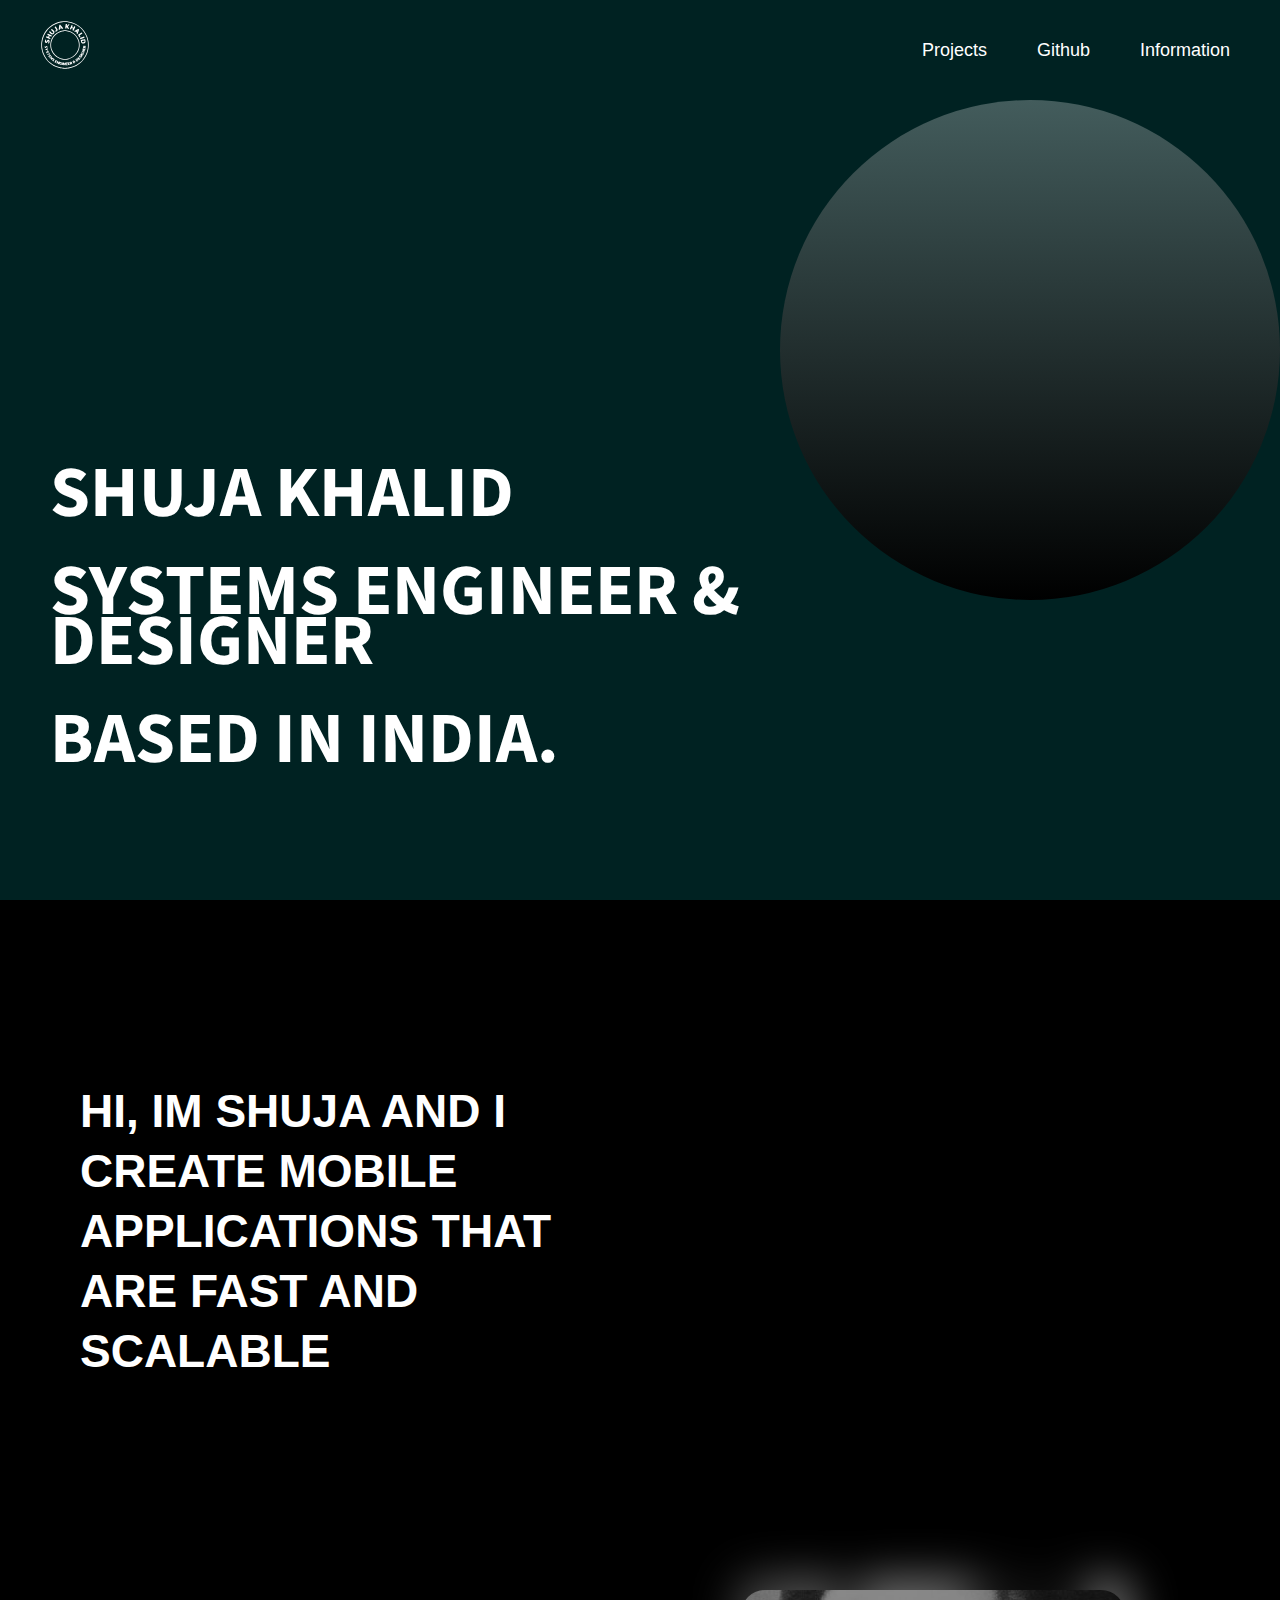
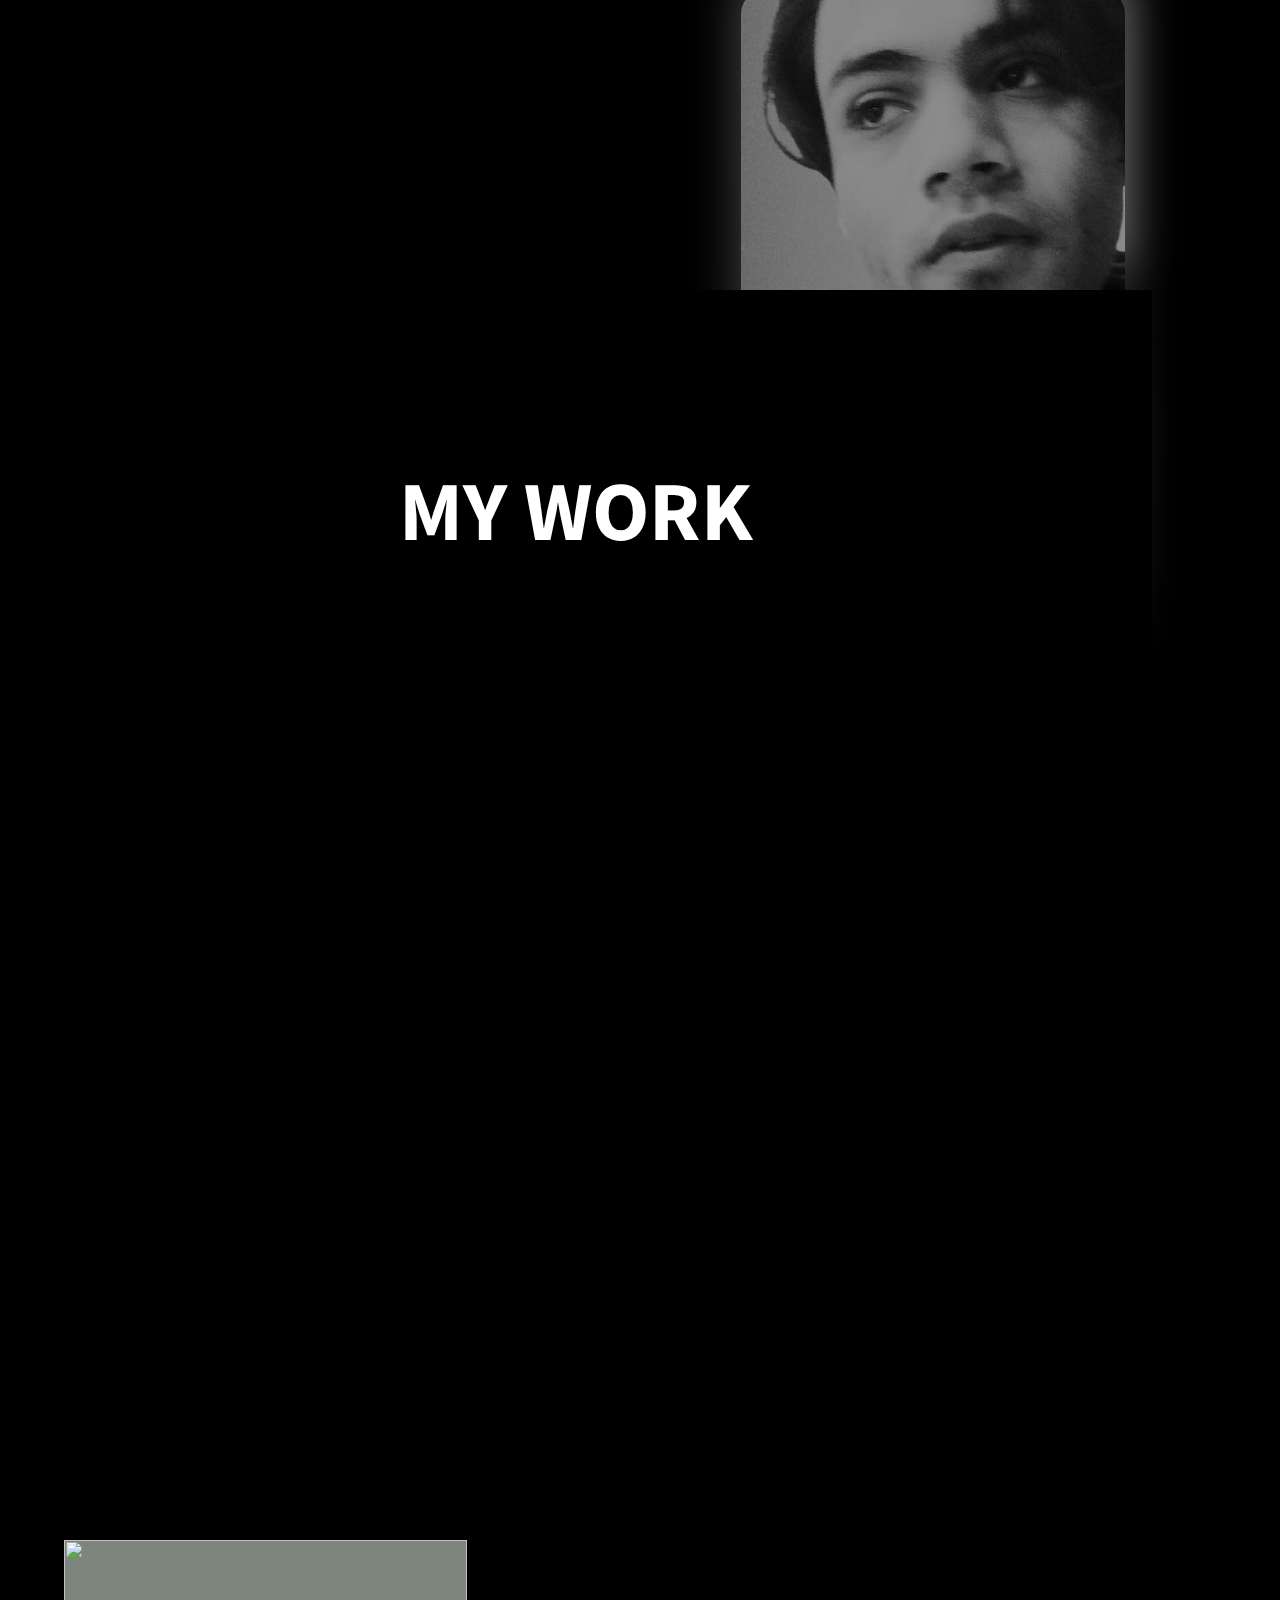
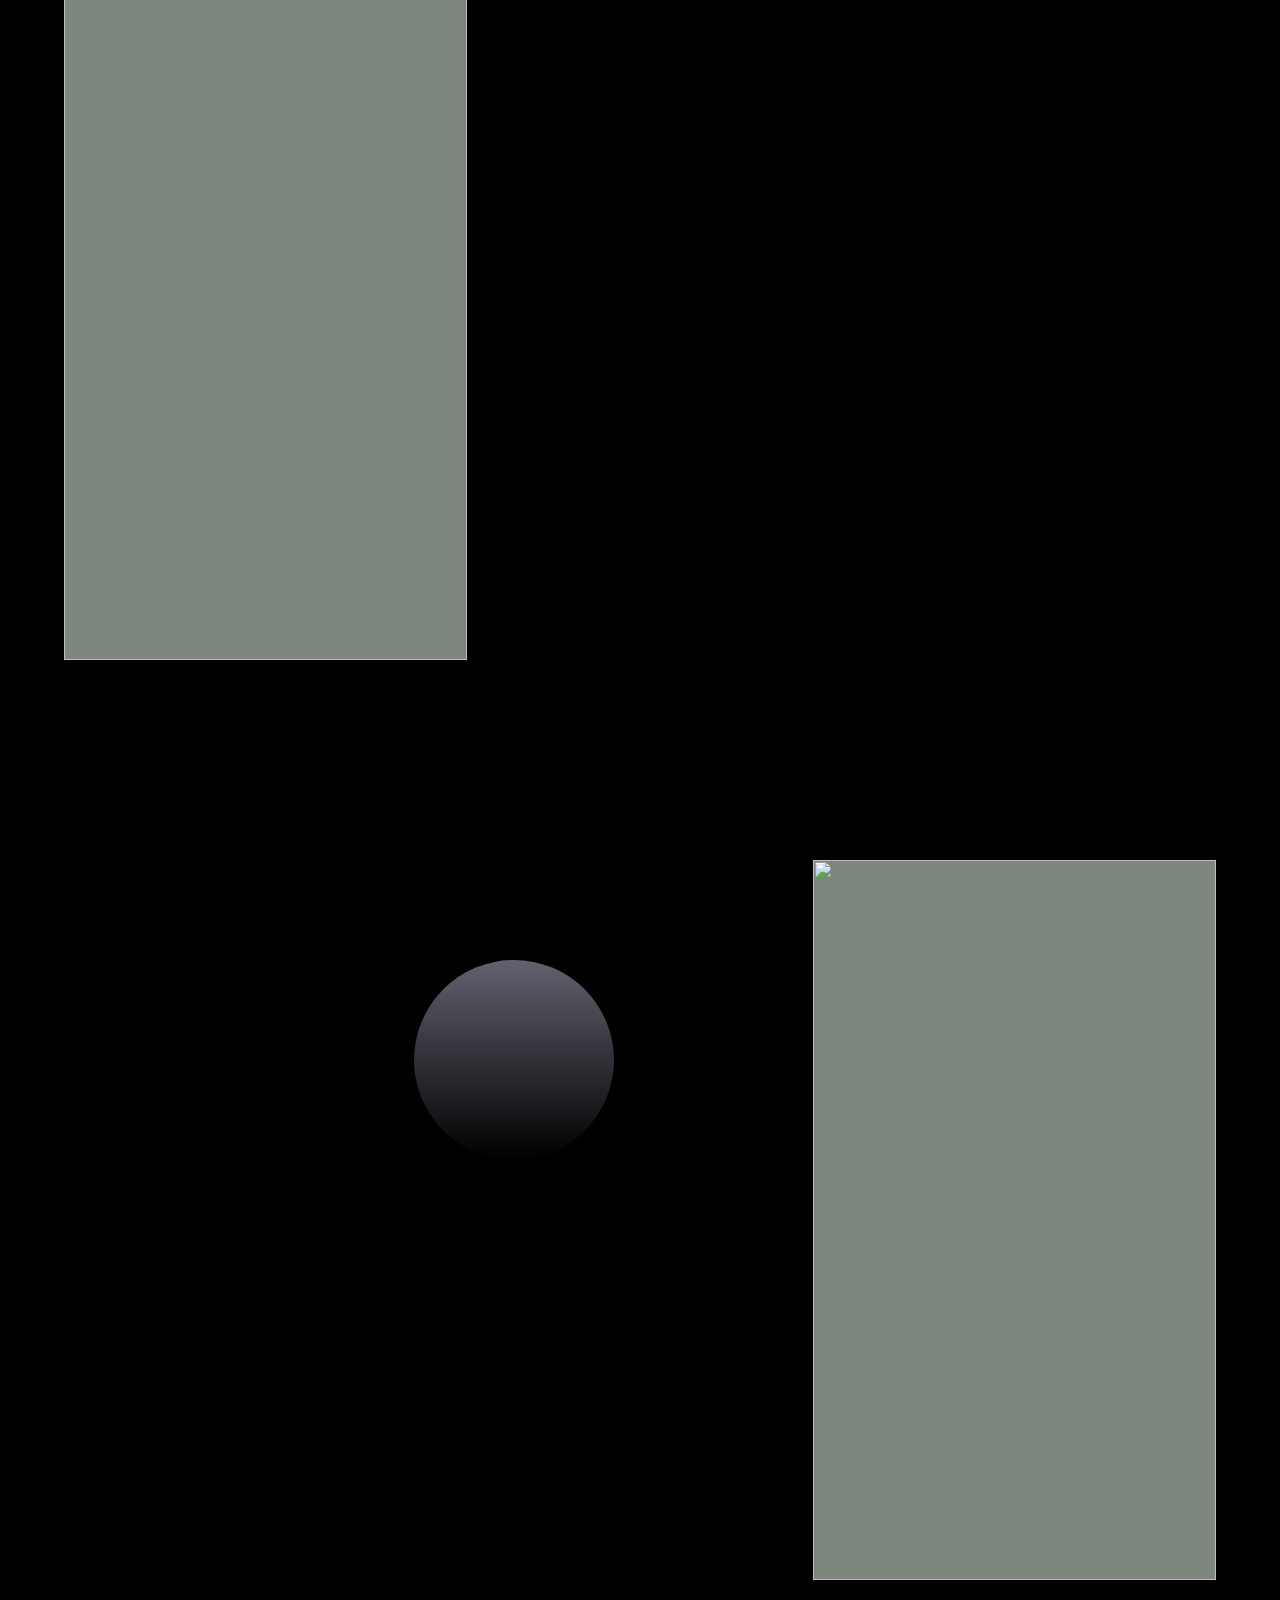
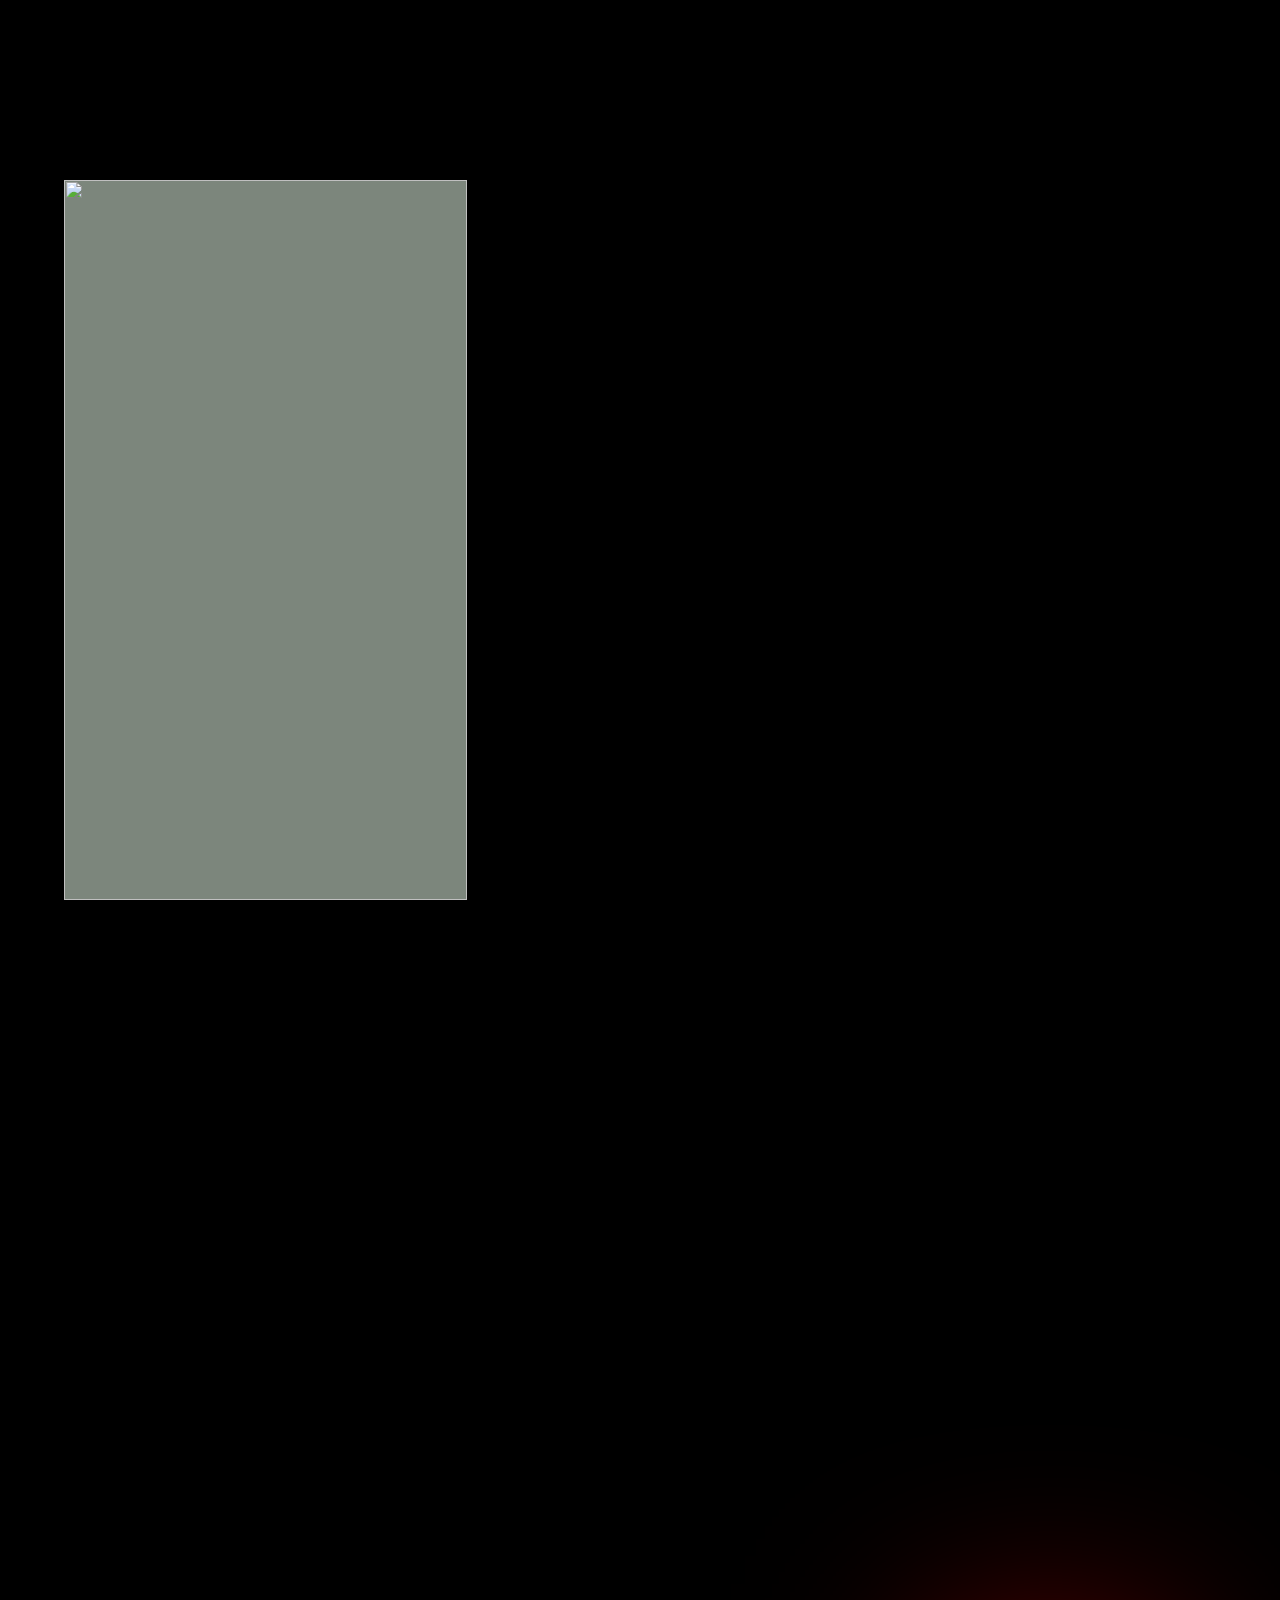
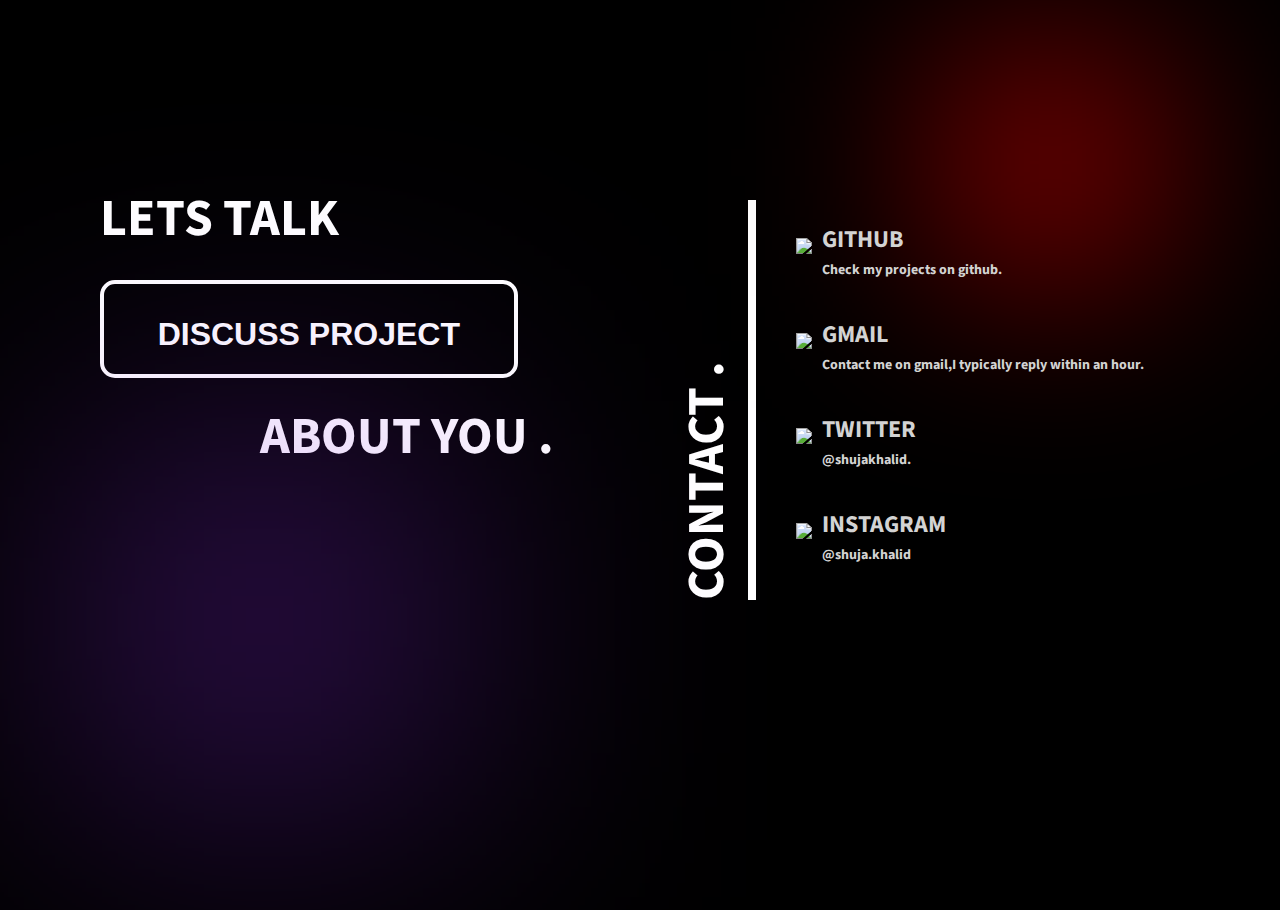
==== index.html @ c035d7b7 "first commit" ====
<!DOCTYPE html>

<head>
    <meta charset="UTF-8">
    <meta http-equiv="X-UA-Compatible" content="IE=edge">
    <meta name="viewport" content="width=device-width, initial-scale=1.0">
    <title>Document</title>
    <link href='https://fonts.googleapis.com/css?family=Mada' rel='stylesheet'>
    <!--<script src="https://cdnjs.cloudflare.com/ajax/libs/p5.js/1.1.9/p5.min.js"></script>
    <script src="https://cdn.jsdelivr.net/npm/vanta@latest/dist/vanta.topology.min.js"></script>-->
    <!--<script src="https://cdnjs.cloudflare.com/ajax/libs/three.js/r134/three.min.js"></script>
    <script src="https://cdn.jsdelivr.net/npm/vanta@latest/dist/vanta.birds.min.js"></script>-->
    
    
    
    <style>
        .intro-container{
            font-family: 'mada';font-size: 36px;line-height: 50px;width:80%;height:auto;background-color:transparent;margin-top:50vh;margin-bottom: 10px;
        }

        .typewriter h1 {
               animation:  typing 3.5s steps(40, end), blink-caret .75s step-end infinite;
        }

        .work-details{
            position:relative;font-size: 42px;font-family: mada;width:90%;height: 50vh;
        }

        .work-image-container{
            width: 35%;height: 100%;margin-left: 15px;background-color: rgb(124, 134, 124);margin-left: auto;margin-right: auto;
        }

        .small-scall{
            z-index: -999;
        }

        .work-details{
            transition: all 0.2s linear;
            transition: transform 0.4s linear;
        }



/* The typing effect */
@keyframes typing {
  from { width: 0 }
  to { width: 100% }
}

/* The typewriter cursor effect */
@keyframes blink-caret {
  from, to { border-color: transparent }
  50% { border-color: orange; }
}
    </style>
    <style>
        body{
            background-color:rgb(0, 0, 0);
            margin: 0 !important;
            padding: 0 !important;
            overflow-x: hidden;
            transition: all 0.2s linear;
        }
        .bg-dark{
            /* background-color:rgb(0, 0, 0);; */
            color:#ffffff;
            font-family: 'Franklin Gothic Medium', 'Arial Narrow', Arial, sans-serif;
        }

        
        .b-red{background-color: red;}
        .b-black{background-color: #000;}
        .b-grey{background-color: #282a2a;}
        .b-blue{background-color: #282A3A;}
        

        .w-full{     width:'100%'; }
        .h-full{ height:100vh }
        .h-110{height: 110vh;}
        
        /* Padding */
        .pd-tp-10{padding-top:10px;}
        .pd-tp-20{padding-top:20px;}
        .pd-lt-10{padding-left:10px;}
        .pd-lt-20{padding-left:20px;}
        .pd-lt-30{padding-left:30px;}
        .pd-lt-40{padding-left:40px;}
        .pd-lt-50{padding-left:50px;}
        .pd-rt-20{padding-right: 50px;}

        /* Margin */
        .md-tp-10{margin-top:10px;}
        .md-tp-20{margin-top:20px;}
        .md-lt-10{margin-left:10px;}
        .md-lt-20{margin-left:20px;}
        .md-lt-30{margin-left:30px;}
        .md-lt-40{margin-left:40px;}
        .md-lt-50{margin-left:50px;}
        .md-rt-20{margin-right:20px;}
        .md-rt-50{margin-right:50px;}
        

        /* Font Size */
        .f-12{font-size: 12px;}
        .f-16{font-size: 16px;}
        .f-18{font-size: 18px;}
        .f-20{font-size: 20px;}
        .f-25{font-size: 85px;}
        .f-28{font-size: 28px;}
        .f-30{font-size: 30px;}

        .text-center{text-align: center;}

        .d-flex{display: flex;}

        @media screen and (min-width:670px) {
            .md-hide{
                display: none;
            }

            .pd-md-lt-20{padding-left: 20px;}
            .pd-md-lt-30{padding-left: 30px;}
            .md-lt-160{margin-left: 160px;}

        }
        /* RESPONSIVE */
        @media screen and (max-width: 480px) {
            
            
            body{
            margin: 0 !important;
            padding: 0 !important;
            overflow-x: hidden;
            }
            .bg-dark{
                background-color:rgb(0, 34, 34);;
                color:#ffffff;
                font-family: 'Franklin Gothic Medium', 'Arial Narrow', Arial, sans-serif;
            }

            
            .xs-hide{
                display: none;
            }

            .intro-container{
                font-size: 16px;
                margin-top: 10vh;
                line-height: 25px;
            }

            .intro-container>h1:nth-of-type(2),:nth-of-type(3){
                font-size: 14px;
                line-height: 10px;
            }

            .xs-pd-lt-25{
                padding-left: 15px;
            }



            /* PERSONAL */
            .work-details{
                font-size:12px;
                margin-top: 200px;
                border-radius: 24px;
                margin-left: auto;
                margin-right: auto;
            }

            .work-details>div{
                z-index: +2;
            }

            .work-image-container{
                width:100%;
            }
            /* //PERSONAL */
        }
        /* //RESPONSIVE */
        @keyframes planet {
            0%{
                transform: translate3D(0vw, 0vh, 0);
                
            }
            50%{
                transform: translate3D(50vw, 30vh, 100px)  scale(1.5);
                filter: blur(50px);
                

            }
            
        }

        @keyframes spin {
            to{transform: rotate(1turn);}
            
        }

        @keyframes down {
            to{transform: translateY(50px);}
            from {transform: translateY(0px)}
            
        }

        .pull-down{
            animation: down 1s ease-in-out 0s infinite;
        }

        .ball{
            
            width: 500px;
            height: 500px;
            border-radius: 50%;
            margin-top: 100px;
            margin-left: auto;
            margin-right:0px;
            background-image: linear-gradient(to bottom,#ffffff43,#000);

        }

        .spin{
            animation:spin 15s infinite;
        }

        .fadeIn {
opacity:1;
-webkit-transition: opacity 3s;
-moz-transition: opacity 3s;     
transition: opacity 3s; 
}

.fadeOut {
opacity:0;
}
    </style>
    
  
</head>
<body id="grass" class="bg-dark">
       <!-- Will be black -->
    <div style="position: absolute;width:100%;height:100%;background-color: rgb(0, 34, 34);z-index: -1;">
        <div class="ball spin"></div>

    </div>
  <div class="w-full h-110">
    <div id="hero" class="w-full h-110"  style="position: absolute;z-index:-1;width: 100%;"></div>
    
    <div class="nav w-full pd-tp-20 pd-lt-10" style="margin-bottom: 80px;">
        <div class="f-18 pd-md-lt-30" style="float:left;">
            <img style="width:50px;height:50px" src="vectordadwhite.svg"/>
        </div>
        <div class="d-flex md-rt-30 xs-hide" style="float: right;">
            
            
            <div class="f-18 pd-tp-20 md-rt-50">Projects</div>
            <div class="f-18 pd-tp-20 md-rt-50">Github</div>
            <div class="f-18 pd-tp-20 md-rt-50">Information</div>
            

        </div>
        

    </div>
    <div id="info" class="pd-lt-50 xs-pd-lt-25 xs-hide intro-container">
        <h1>SHUJA KHALID</h1>
        <h1>SYSTEMS ENGINEER & DESIGNER</h1>
        <h1>BASED IN INDIA.</h1>
    </div>

    <div class="w-full md-hide">
        <div style="margin:20px 0px 10px 0px;padding-left:10px;padding-right: 20px;">
            <img src="shuja.jpg" style="position: absolute;width: 95vw;height:40%;margin: 50px 0px 0px 0px;border-radius: 24px;transform: scale(1.05);filter:blur(40px) brightness(50%);z-index: -1;"/>
            <img src="shuja.jpg" style="position: absolute;width: 95vw;height:40%;margin: 50px 0px 0px 0px;border-radius: 24px 14px 0px 0px;object-fit: cover;filter: brightness(75%);z-index: +2;
            
            "/>
        </div>
        
        <div style="background-image: linear-gradient(to bottom,#00000004,#00000044,#000000,#000000 ,#000, #000000);position: absolute;width: 95vw;padding-bottom:25px;margin: 40vh 0px 0px 10px;border-radius:0px 0px 24px 24px;object-fit: cover;z-index:+2;">
            <div id="info" class="pd-lt-50 xs-pd-lt-25 intro-container">
                <h1>SHUJA KHALID</h1>
                <h1>SYSTEMS ENGINEER & DESIGNER</h1>
                <h1>BASED IN INDIA.</h1>
                
            </div>
        </div>  

        <div style="background-color: #000000;font-size: 14px;line-height:40px;position: absolute;width: 85vw;padding: 20px;margin: 70vh 0px 0px 10px;border-radius:24px;object-fit: cover;z-index:+2;">
            
            <h1>I CREATE MOBILE APPLICATIONS THAT ARE FAST AND SCALABLE</h1>
        </div>  
      </div>
      
      
  </div>
  <div class="d-flex w-full h-full pd-lt-30 xs-hide">
    <div id="mover-info" style="font-size:23px;line-height: 60px;float: left;width: 40vw;height:80%;margin:20px 0px 0px 50px;padding-top:40px;">
        <h1>HI, IM SHUJA AND I CREATE MOBILE APPLICATIONS THAT ARE FAST AND SCALABLE</h1>
    </div>
    <div  style="float: right;width: 50vw;height:150%;margin:150px 0px 0px 50px;">
        <div id="mover" style="background-color: red;margin:400px 0px 10px 0px;">
            <img src="shuja.jpg" style="position: absolute;width: 30%;height:70%;margin: 50px 0px 0px 100px;border-radius: 24px;transform: scale(1.05);filter:blur(20px) brightness(40%);"/>
            <img src="shuja.jpg" style="position: absolute;width: 30%;height:70%;margin: 50px 0px 0px 100px;border-radius: 24px;object-fit: cover;filter: brightness(55%);"/>
        </div>
    </div>
        
  </div>
  
  
  <div style="padding-bottom: 800px;" >
  <div id="work" class="work-details b-black">
    <div style="text-align: center;margin-top: auto;margin-bottom: auto; transform: translate(-50%, -50%);margin: 0;
    position: absolute;z-index: +999999999999999;
    top: 50%;
    left: 50%;">
        <h1>MY WORK <span id="el-pos"></span></h1>
    </div>
 </div>


 <div style="position:relative;width:90%;height: 80vh;margin-right: auto; margin-left: auto;margin-top: 800px;">
    <div class="work-image-container"  style="float: left;">
        <img src="https://images.unsplash.com/photo-1604871000636-074fa5117945?ixlib=rb-4.0.3&ixid=MnwxMjA3fDB8MHxwaG90by1wYWdlfHx8fGVufDB8fHx8&auto=format&fit=crop&w=387&q=80"
        style="width: 100%;height: 100%;" />
        
    </div>
</div>

 <div style="position:relative;width:90%;height: 80vh;margin-right: auto; margin-left: auto;margin-top: 200px;">
    <div class="work-image-container" style="float: right;">
        <img src="https://images.unsplash.com/photo-1547499417-0b7889e0f147?ixlib=rb-4.0.3&ixid=MnwxMjA3fDB8MHxwaG90by1wYWdlfHx8fGVufDB8fHx8&auto=format&fit=crop&w=387&q=80"
        style="width: 100%;height: 100%;" />
    </div>
    <div style="position: absolute;width:100%;height:100%;background-color: transparent;z-index: -1;">
        <div class="ball" style="width:200px;height:200px;margin-top: 100px;margin-left:350px;background-color:#282A3A;"></div>
    </div>
 </div>
 <div style="position:relative;width:90%;height: 80vh;margin-right: auto; margin-left: auto;margin-top: 200px;">
    <div class="work-image-container" style="float: left;">
        <img src="https://plus.unsplash.com/premium_photo-1671209881232-40bcdd0ba886?ixlib=rb-4.0.3&ixid=MnwxMjA3fDB8MHxwaG90by1wYWdlfHx8fGVufDB8fHx8&auto=format&fit=crop&w=387&q=80"
        style="width: 100%;height: 100%;" />
    </div>
 </div>
</div>

<div class="w-full" style="height: 90vh;background-color:#000;z-index: +2;">
   
    <div style="padding: 100px 0px 0px 100px;">
    <div style="width:40vw;font-size: 14px;line-height: 40px;float: left;">
        <div style="font-family: mada;font-weight:bold;font-size: 52px;">
            LETS TALK
        </div>
        <div style="
            width: 80%;
            height: 60px;
            margin-top: 40px;
            margin-bottom: 40px;
            background-color: #000;
            border:4px solid #FFF;
            font-weight: 700;
            text-align: center;
            font-size:32px;
            padding-top: 30px;
            border-radius: 15px;
        ">
            DISCUSS PROJECT
        </div>
        <div class="md-lt-160" style="font-family: mada;font-weight:bold;font-size: 52px;margin-top: 40px;">
            ABOUT YOU .
        </div>
        
        <div style="position: absolute;;width:225px;height:225px;margin-top: 50px;margin-left:50px;background-color: blueviolet;z-index:+1;filter: blur(180px);"></div>
        
    </div>
    <div style="width:40vw;font-size: 14px;float: right;margin-right:80px;line-height: 40px;">
        <div style="font-family: mada;font-weight:bold;font-size: 52px;height:400px;writing-mode:vertical-rl;transform: scale(-1);float:left; ">
            CONTACT .
            <div style="border:4px solid #fff;margin-right:20px;margin-left: 20px;"></div>
        </div>
        <!--
            <img src="https://img.icons8.com/ios-filled/50/FFFFFF/github.png"/>
                <img src="https://img.icons8.com/ios-filled/50/FFFFFF/instagram.png"/>
                <img src="https://img.icons8.com/ios-filled/50/FFFFFF/twitter.png"/>
                <img src="https://img.icons8.com/ios-filled/50/FFFFFF/gmail.png"/>
        -->
        <div style="position: absolute;;width:225px;height:225px;margin-top: -150px;margin-left:250px;background-color: darkred;z-index:+1;filter: blur(100px);"></div>
        <div style="position: relative;;font-family: mada;font-weight:bold;font-size: 32px;z-index: +1;">
            
            <div style="display: flex;padding-left:20px;margin-top: 25px;">
                <div style="padding-right: 10px;">
                    <img src="https://img.icons8.com/ios-filled/50/FFFFFF/github.png"/>
                </div>
                <div style="line-height: 30px;">
                    <div style="font-size:24px;color:#d3d3d3">GITHUB</div>
                    <div style="font-size:14px;color:#d3d3d3">Check my projects on github.</div>
                </div>
            </div>


            <div style="display: flex;padding-left:20px;margin-top: 35px;">
                <div style="padding-right: 10px;">
                    <img src="https://img.icons8.com/ios-filled/50/FFFFFF/gmail.png"/>
                </div>
                <div style="line-height: 30px;">
                    <div style="font-size:24px;color:#d3d3d3">GMAIL</div>
                    <div style="font-size:14px;color:#d3d3d3">Contact me on gmail,I typically reply within an hour.</div>
                </div>
            </div>


            <div style="display: flex;padding-left:20px;margin-top: 35px;">
                <div style="padding-right: 10px;">
                    <img src="https://img.icons8.com/ios-filled/50/FFFFFF/twitter.png"/>
                </div>
                <div style="line-height: 30px;">
                    <div style="font-size:24px;color:#d3d3d3">TWITTER</div>
                    <div style="font-size:14px;color:#d3d3d3">@shujakhalid.</div>
                </div>
            </div>

            <div style="display: flex;padding-left:20px;margin-top: 35px;">
                <div style="padding-right: 10px;">
                    <img src="https://img.icons8.com/ios-filled/50/FFFFFF/instagram.png"/>
                </div>
                <div style="line-height: 30px;">
                    <div style="font-size:24px;color:#d3d3d3">INSTAGRAM</div>
                    <div style="font-size:14px;color:#d3d3d3">@shuja.khalid</div>
                </div>
            </div>
        </div>
    </div>

    
</div>

</div>


</body>
</html>

<!-- Dark mode enabled -->

<script>
async function randomUser(call){
    try {
        var req=await fetch('https://randomuser.me/api/?results=10&nat=gb,us,fr',{method:"GET"});    
    } catch (error) {
        console.error("ERROR FTC");
    }
    try {
        var res=await req.json();    
    } catch (error) {
        console.error("ERROR HANDLING DATA");
    }

    call(res)
    
}
var x=false;
var v={
    el: "#grass",
    mouseControls: true,
    touchControls: true,
    gyroControls: false,
    minHeight: 200.00,
    minWidth: 200.00,
    scale: 41.00,
    scaleMobile: 1.00
  };
//  VANTA.TOPOLOGY(v);
var screen = window.matchMedia("(min-width: 600px)")
var xsScreen = window.matchMedia("(max-width: 450px)")




window.addEventListener('scroll', (event) => {
    var x= document.getElementById('hero');
    var mover=document.getElementById('mover');
    var work=document.getElementById('work');
    ;
    mover.style.marginTop=(400-this.scrollY/1.5)+'px';
    let scroll = (this.scrollY/10);
    var heroOpas = this.scrollY / 500;
    let scale=(heroOpas/1.5);
    console.log(heroOpas)
    
    if (heroOpas === 0) {
        x.style.opacity=1;
        document.getElementById('info').style.opacity = 1;
      }
      if (heroOpas > 0) {
        
        if(heroOpas < 0.9){ x.style.opacity=1-heroOpas;}
        document.getElementById('info').style.opacity = `${1 - heroOpas}`;
      }

      if(heroOpas < 1.5) {
        document.getElementById('mover-info').style.opacity=1;
        document.getElementById('mover-info').style.marginTop='150px';
      }

      if(heroOpas > 1.5) {
       // document.getElementById('mover-info').style.opacity=(2-heroOpas);
        document.getElementById('mover-info').style.marginTop=(515-this.scrollY/2)+'px';
      }

      if(heroOpas <2.4 && screen.matches) {
        work.style.position='relative';
        work.style.left='auto';
        work.style.marginLeft='auto';
        work.style.marginRight='auto';
      }else if(heroOpas < 2.4 && xsScreen.matches){
        //'position:relative;font-size: 42px;font-family: mada;width:90%;height: 50vh;'
        work.style.position='relative';
        work.style.marginLeft='auto';
        work.style.marginRight='auto';
        work.style.removeProperty('transform');
        work.style.removeProperty('left');
        //work.style.transform='scale('+(1-heroOpas)+')'
      }

      if(heroOpas >2.4 && screen.matches) {
        work.style.position='fixed';
        work.style.top='200px';
        work.style.left='5vw';
        
        }
        else if(heroOpas > 2.0){
            if(xsScreen.matches){
            work.style.position='fixed';
            work.style.top='4vh';
            work.style.left='5vw';
                work.classList.add('b-black');
                work.classList.remove('b-grey');
                //work.children[1].opacity(1);
                if(scale<2.5){
                    work.style.transform=`scale(${scale})`;
                }else{
                    work.classList.remove('b-black');
                    work.classList.add('b-grey');
                    //work.children[1].opacity(0);
                }
            }else{
                document.body.classList.add('b-black');
                document.body.classList.remove('b-grey');
            }
        }

        if(heroOpas < 4.4 && heroOpas > 2.5){
            if(xsScreen.matches){
                work.classList.add('b-grey');
                work.classList.remove('b-blue');
            }else {
                document.body.classList.add('b-grey');
                document.body.classList.remove('b-blue');
            }
            
        }

        if(heroOpas > 4.4){
            if(xsScreen.matches){
                work.classList.remove('b-grey');
                work.classList.add('b-blue');
            }else{
                document.body.classList.remove('b-grey');
                document.body.classList.add('b-blue');
            }
        }

        if(heroOpas < 8.4){
            work.classList.remove('small-scall');
            document.body.classList.remove('b-black')
        }

        if(heroOpas > 8.4 && heroOpas > 4.5){
            work.classList.add('small-scall');
            document.body.classList.remove('b-blue')
            document.body.classList.add('b-black')
            
            //work.style.opacity=0;
        }
        if(heroOpas<9){
            document.getElementById('blurMove').style.transform=`translateY(${heroOpas / 14}px)`
        }
        if(heroOpas > 9){
            //document.getElementById('blurMove').classList.add('pull-down')
            document.getElementById('blurMove').style.transform=`translateY(${heroOpas * 14}px)`
        }

        //document.getElementById('el-pos').innerText=this.scrollY //4128
      
    })    
    


    // if(scroll > 1){
    
         
    //      x.style.transform=`scale(${scroll})`;
    // }
    // else {
    //     x.style.transform=`scale(1)`
    // };
    //if(scroll < 50)  (x.style.transform='scaleY('+(scroll*10)+')',x.style.position='absolute')//(x.style.position='fixed',x.style.display='block');
    //else  x.style.position='static';
    //else x.style.backgroundSize = "100%"; 
        


//   let n=document.getElementById('nav');  
//   let s=document.getElementsByClassName('inl');
//   console.log(e);
//   if(this.scrollY>510){
//     n.classList.add('nero');
    
//     s[0].style.cssText=`color:#000`;
//     s[1].style.cssText=`color:#000`;
//     s[2].style.cssText=`color:#000`;

//   }else{
//     n.classList.remove('nero');
//     s[0].removeAttribute('style');
//     s[1].removeAttribute('style');
//     s[2].removeAttribute('style');
//       return false;
//   }


// randomUser(call=>{
//     if(call.results.length===10){
//         let h='';
//         call.results.map((data,i)=>{
//             h+=`<img class="bubble x${i+1} img-cover" src="${data.picture.large}" style="border: 10px solid ${data.gender==='male'? '#DDD' : '#FDFF'};" />`;
//         })
//         console.log(h);
//         document.getElementById('background-wrap').innerHTML=h;
//     }
// })
</script>

</html>
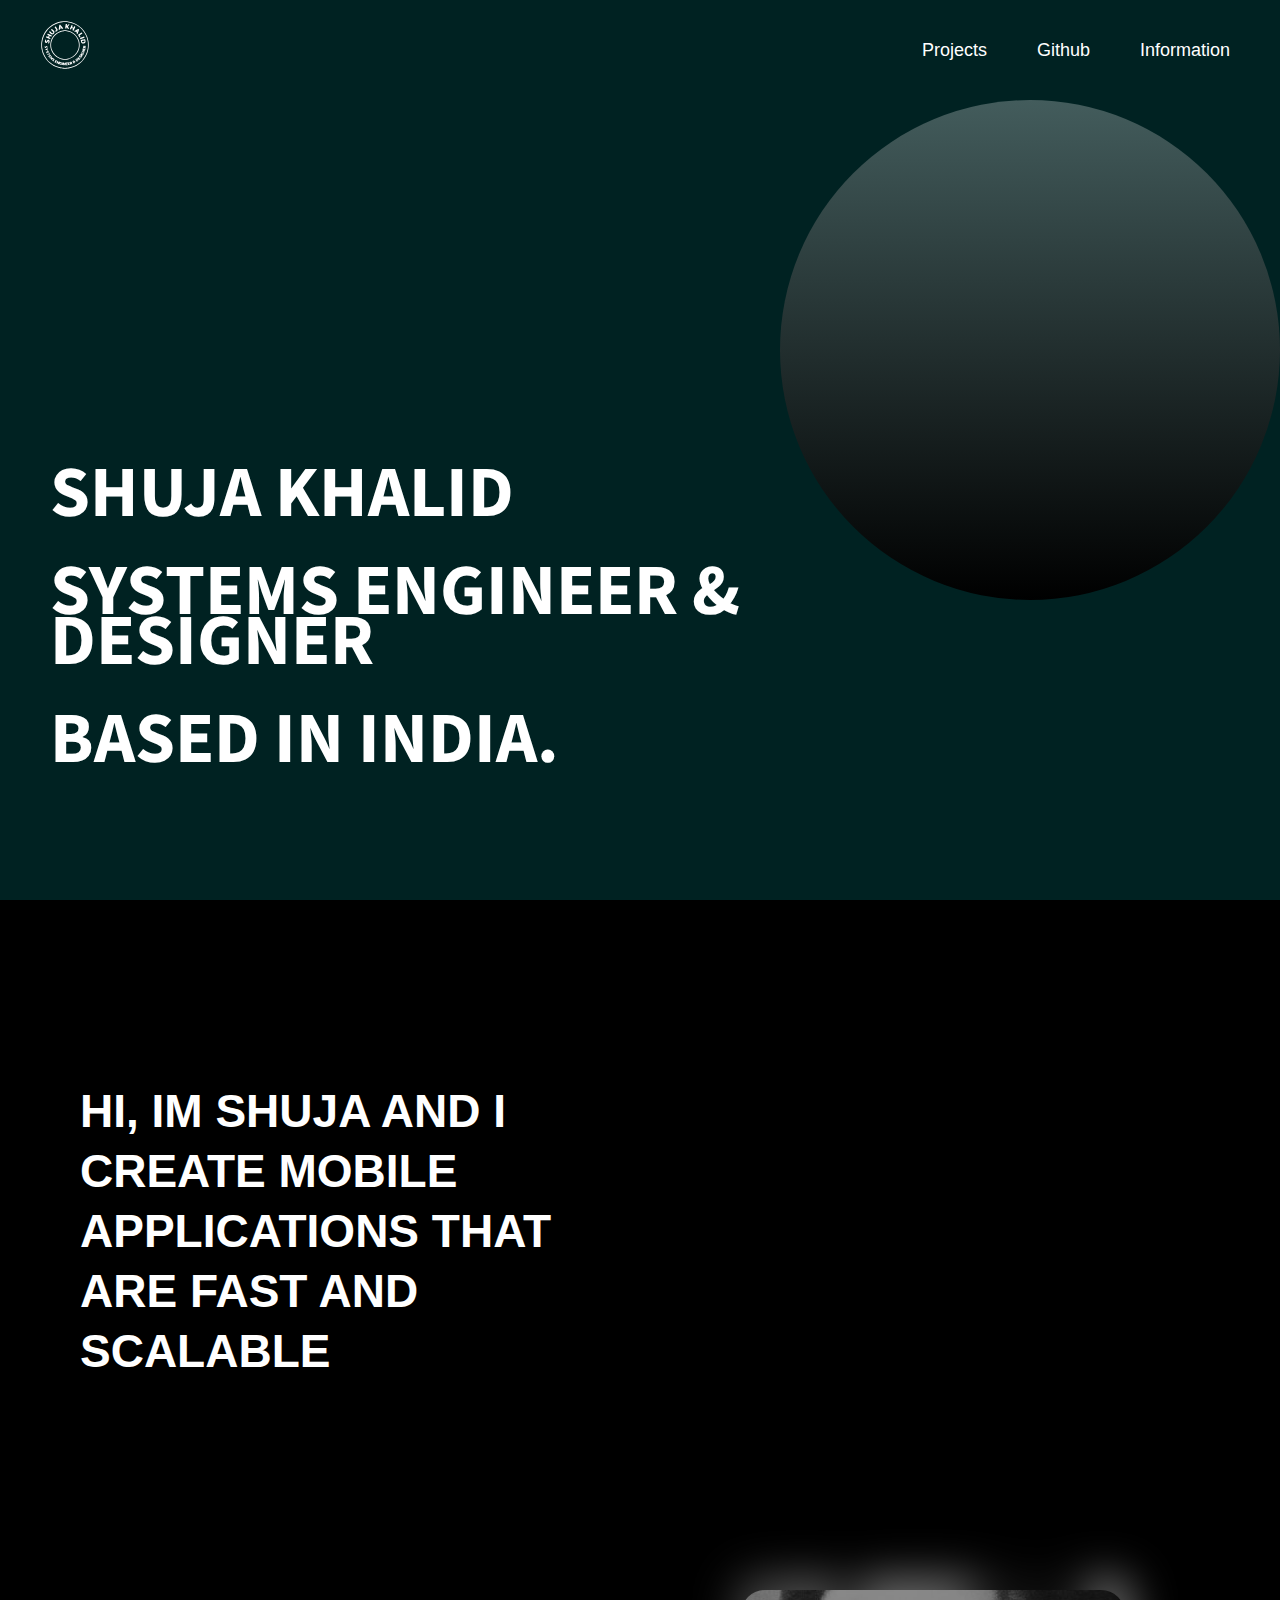
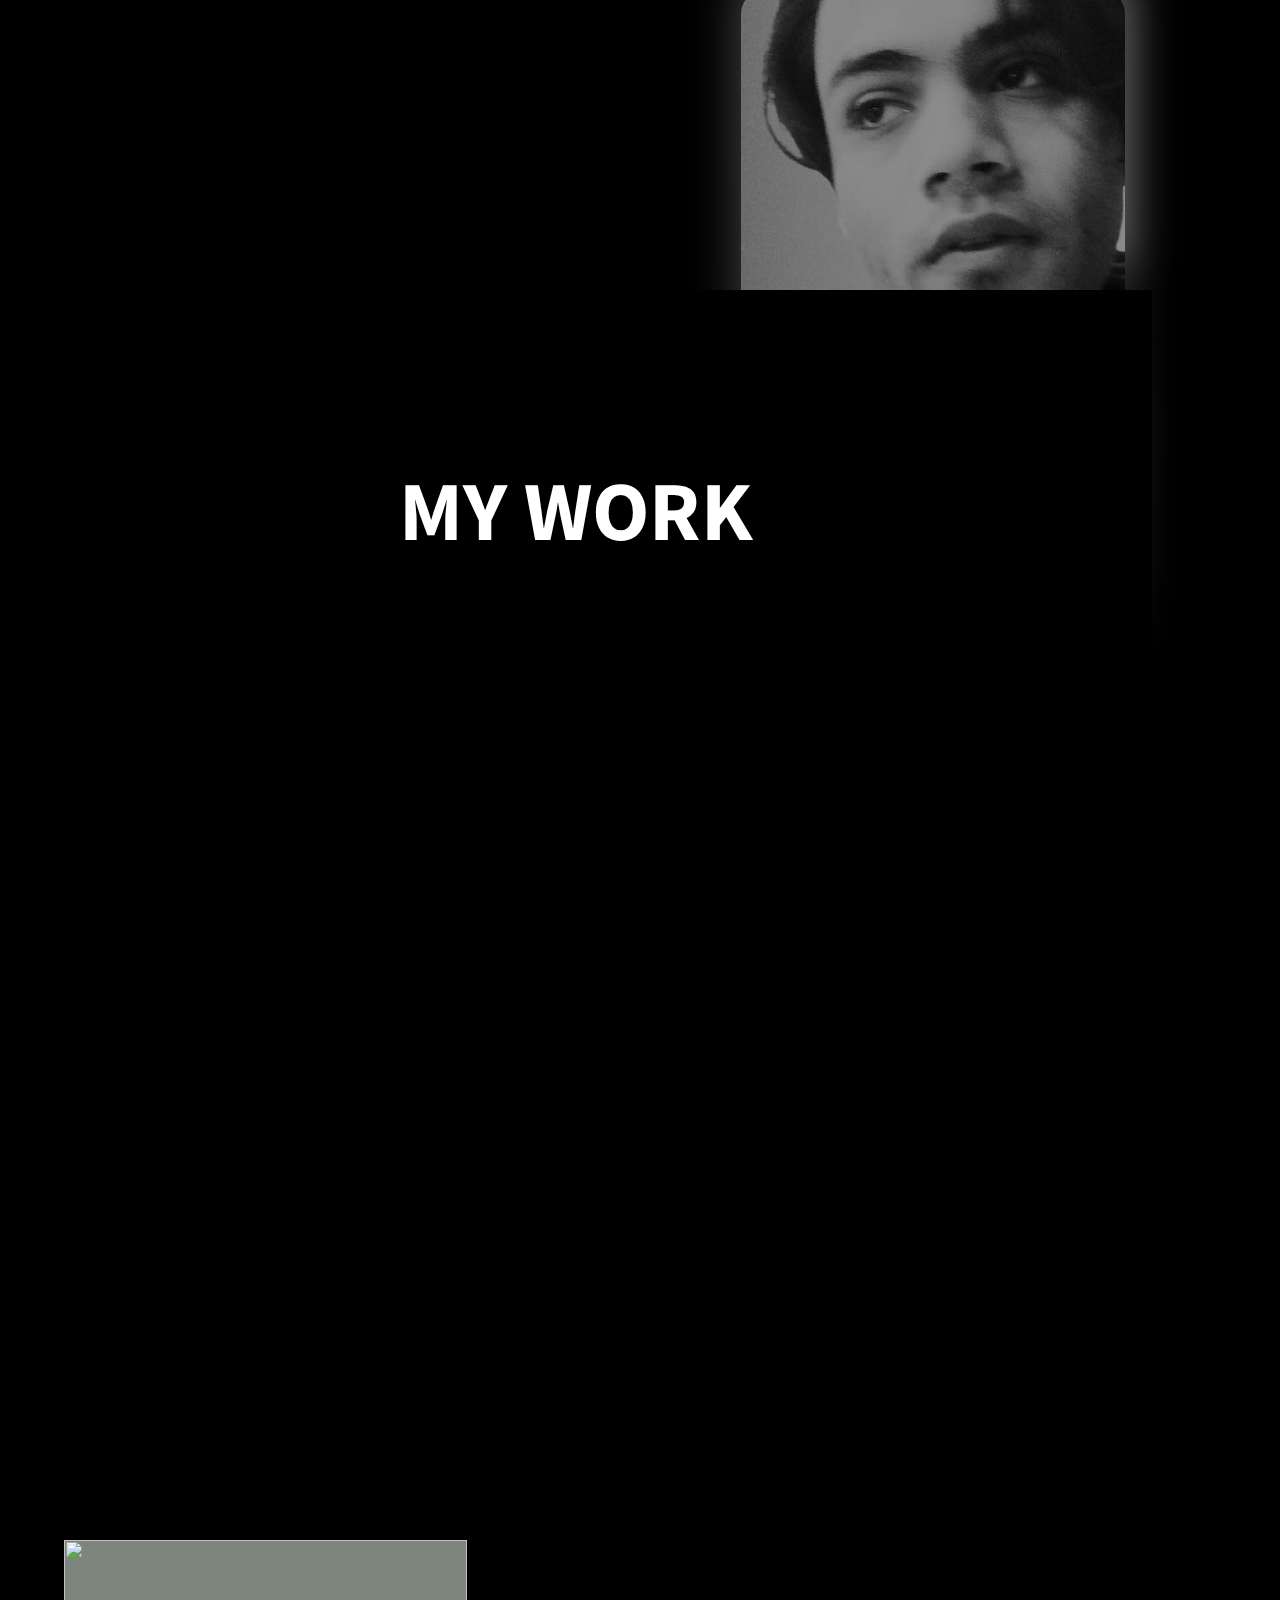
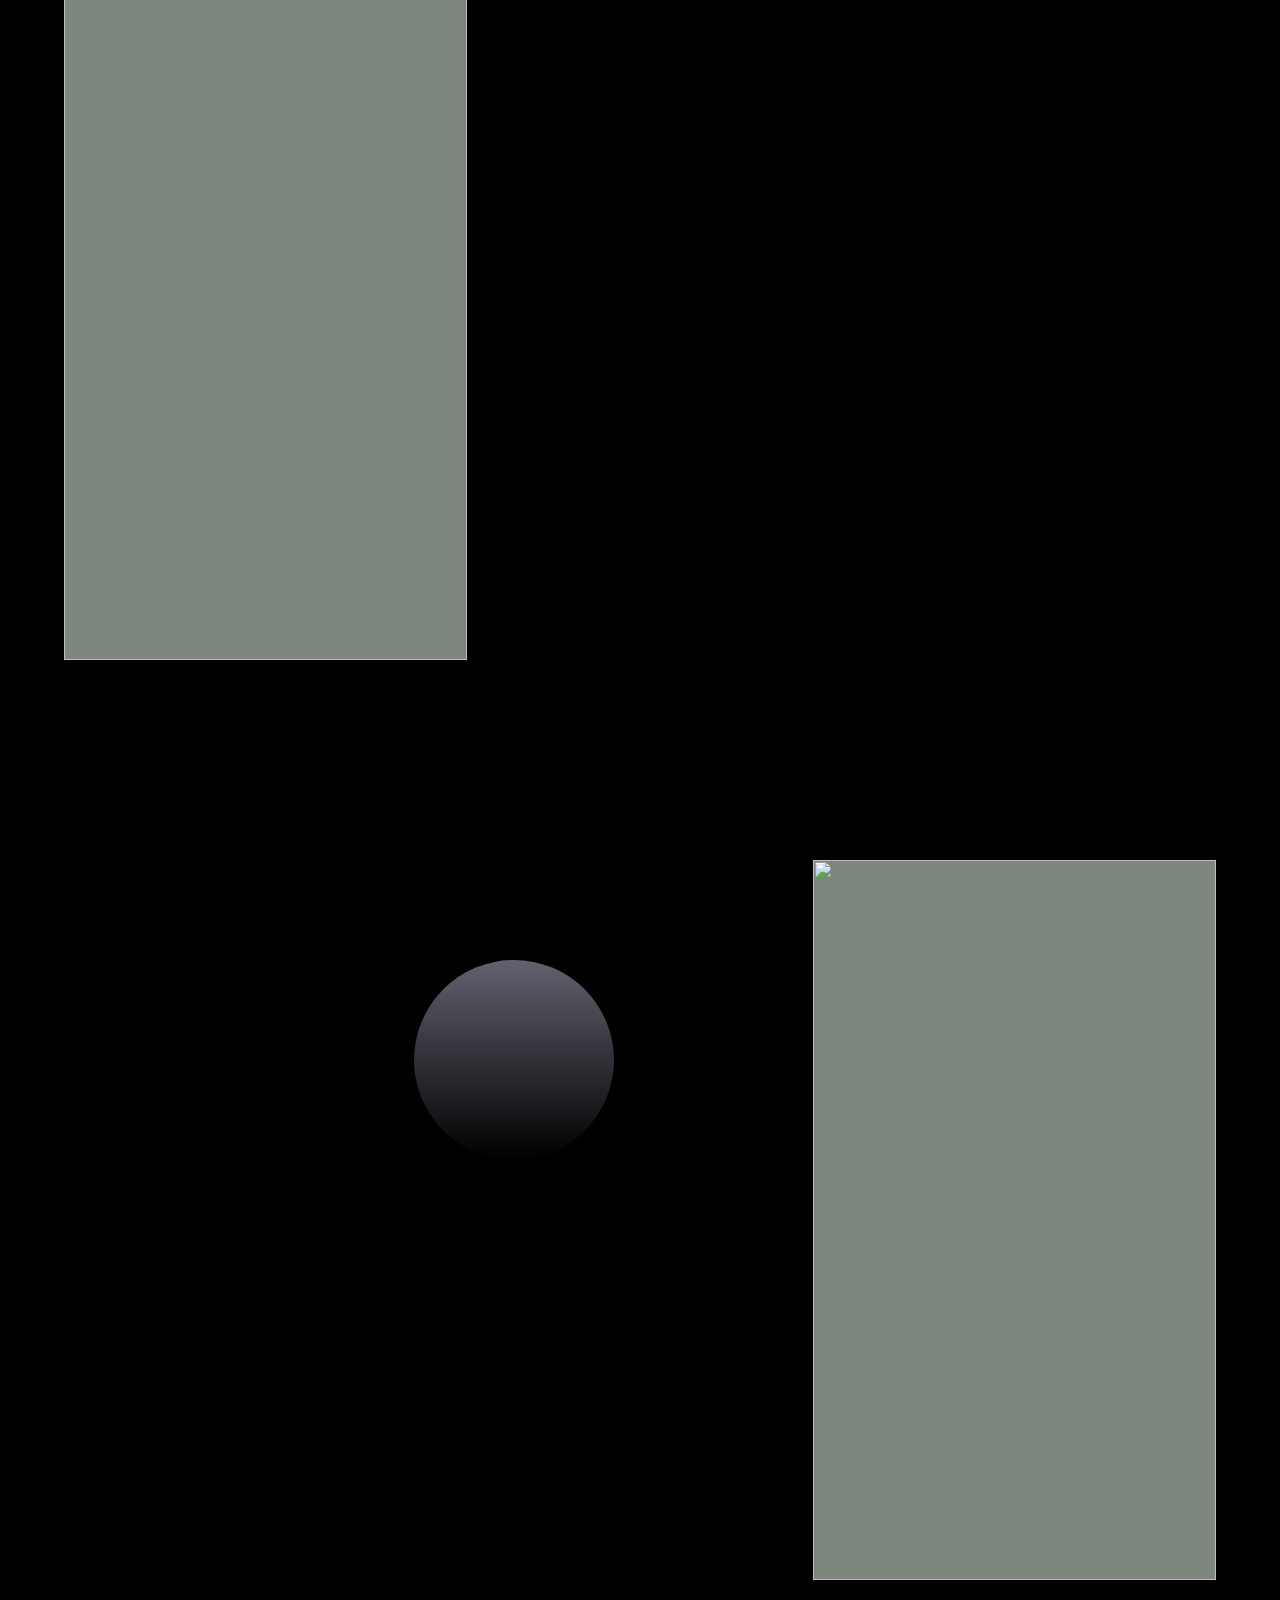
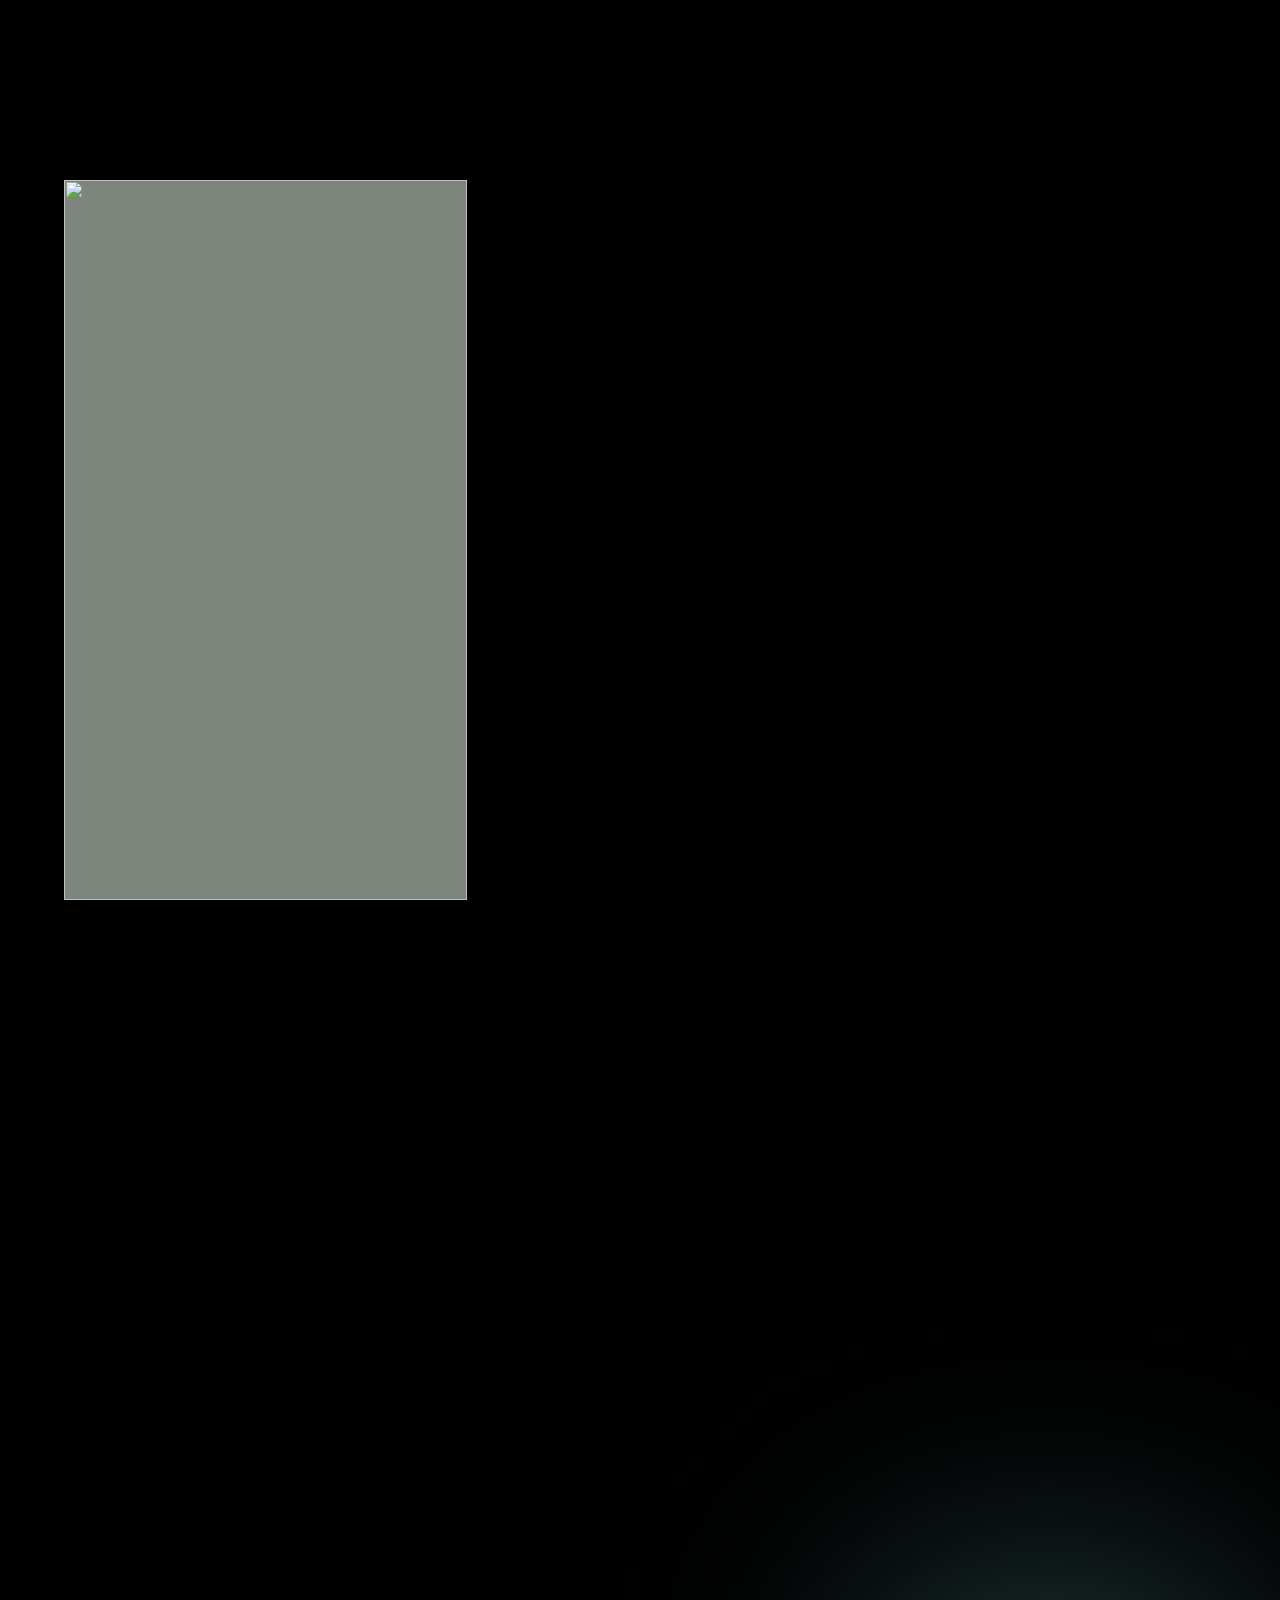
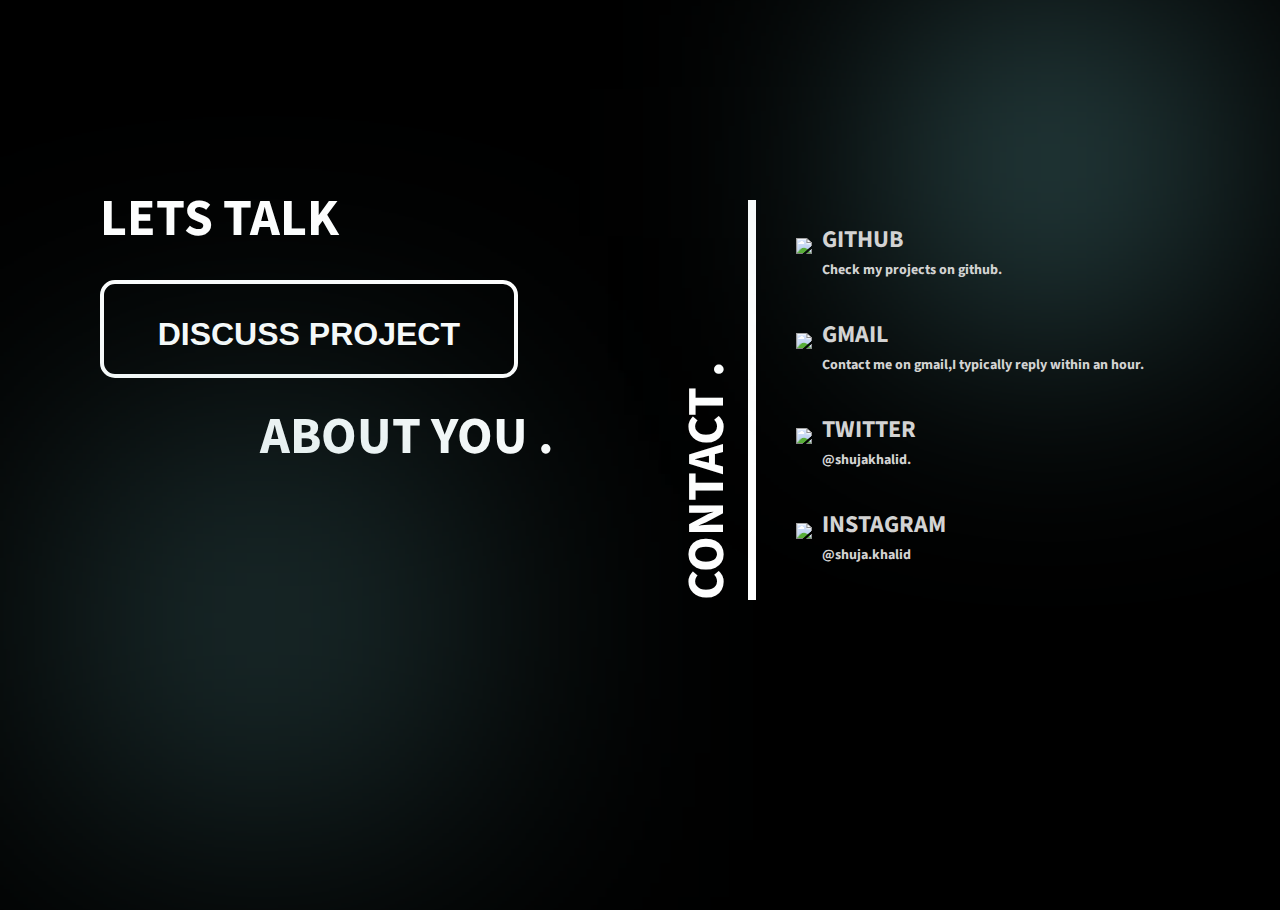
==== commit 10276d21: "minor fix" ====
--- a/index.html
+++ b/index.html
@@ -241,7 +241,7 @@
 <body id="grass" class="bg-dark">
        <!-- Will be black -->
     <div style="position: absolute;width:100%;height:100%;background-color: rgb(0, 34, 34);z-index: -1;">
-        <div class="ball spin"></div>
+        <div class="ball"></div>
 
     </div>
   <div class="w-full h-110">
@@ -370,7 +370,7 @@
             ABOUT YOU .
         </div>
         
-        <div style="position: absolute;;width:225px;height:225px;margin-top: 50px;margin-left:50px;background-color: blueviolet;z-index:+1;filter: blur(180px);"></div>
+        <div style="position: absolute;;width:225px;height:225px;margin-top: 50px;margin-left:50px;background-color:cadetblue;z-index:+1;filter: blur(180px);"></div>
         
     </div>
     <div style="width:40vw;font-size: 14px;float: right;margin-right:80px;line-height: 40px;">
@@ -384,7 +384,7 @@
                 <img src="https://img.icons8.com/ios-filled/50/FFFFFF/twitter.png"/>
                 <img src="https://img.icons8.com/ios-filled/50/FFFFFF/gmail.png"/>
         -->
-        <div style="position: absolute;;width:225px;height:225px;margin-top: -150px;margin-left:250px;background-color: darkred;z-index:+1;filter: blur(100px);"></div>
+        <div style="position: absolute;;width:225px;height:225px;margin-top: -150px;margin-left:250px;background-color: cadetblue;z-index:+1;filter: blur(150px);"></div>
         <div style="position: relative;;font-family: mada;font-weight:bold;font-size: 32px;z-index: +1;">
             
             <div style="display: flex;padding-left:20px;margin-top: 25px;">
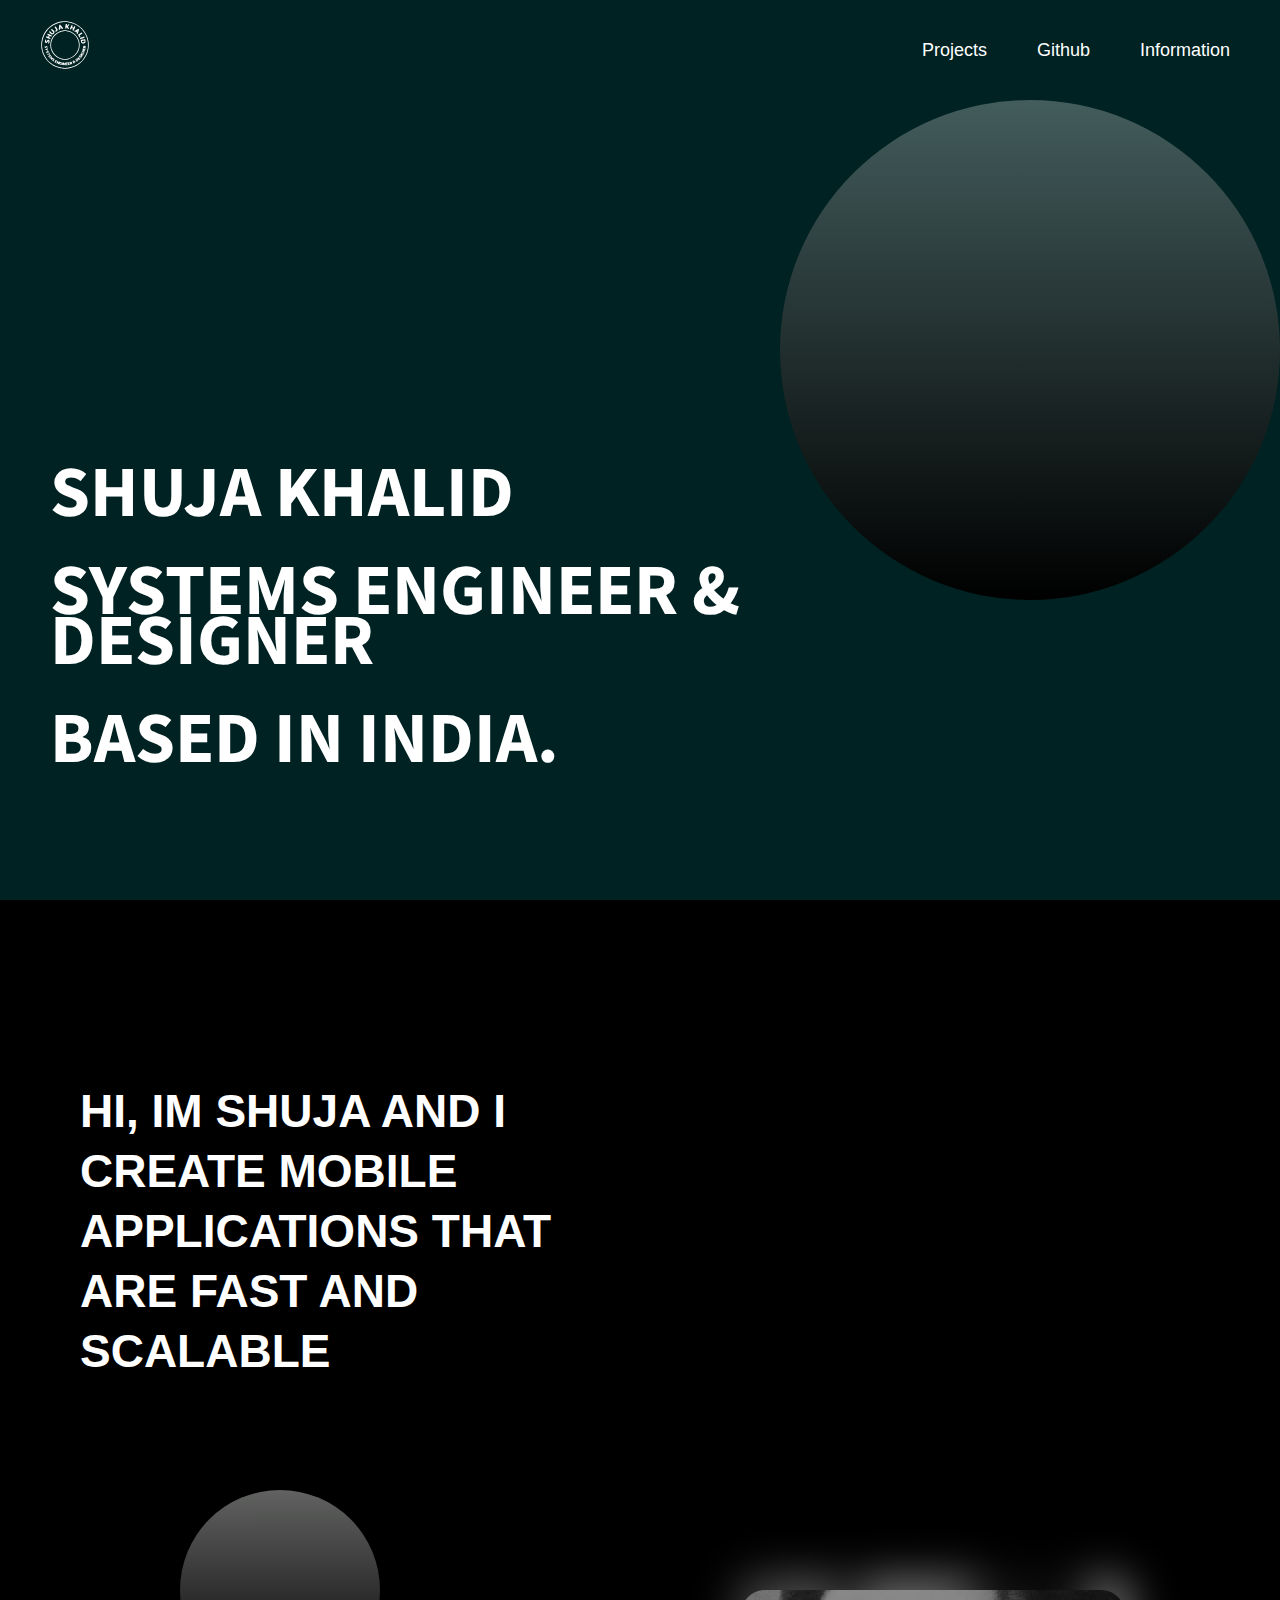
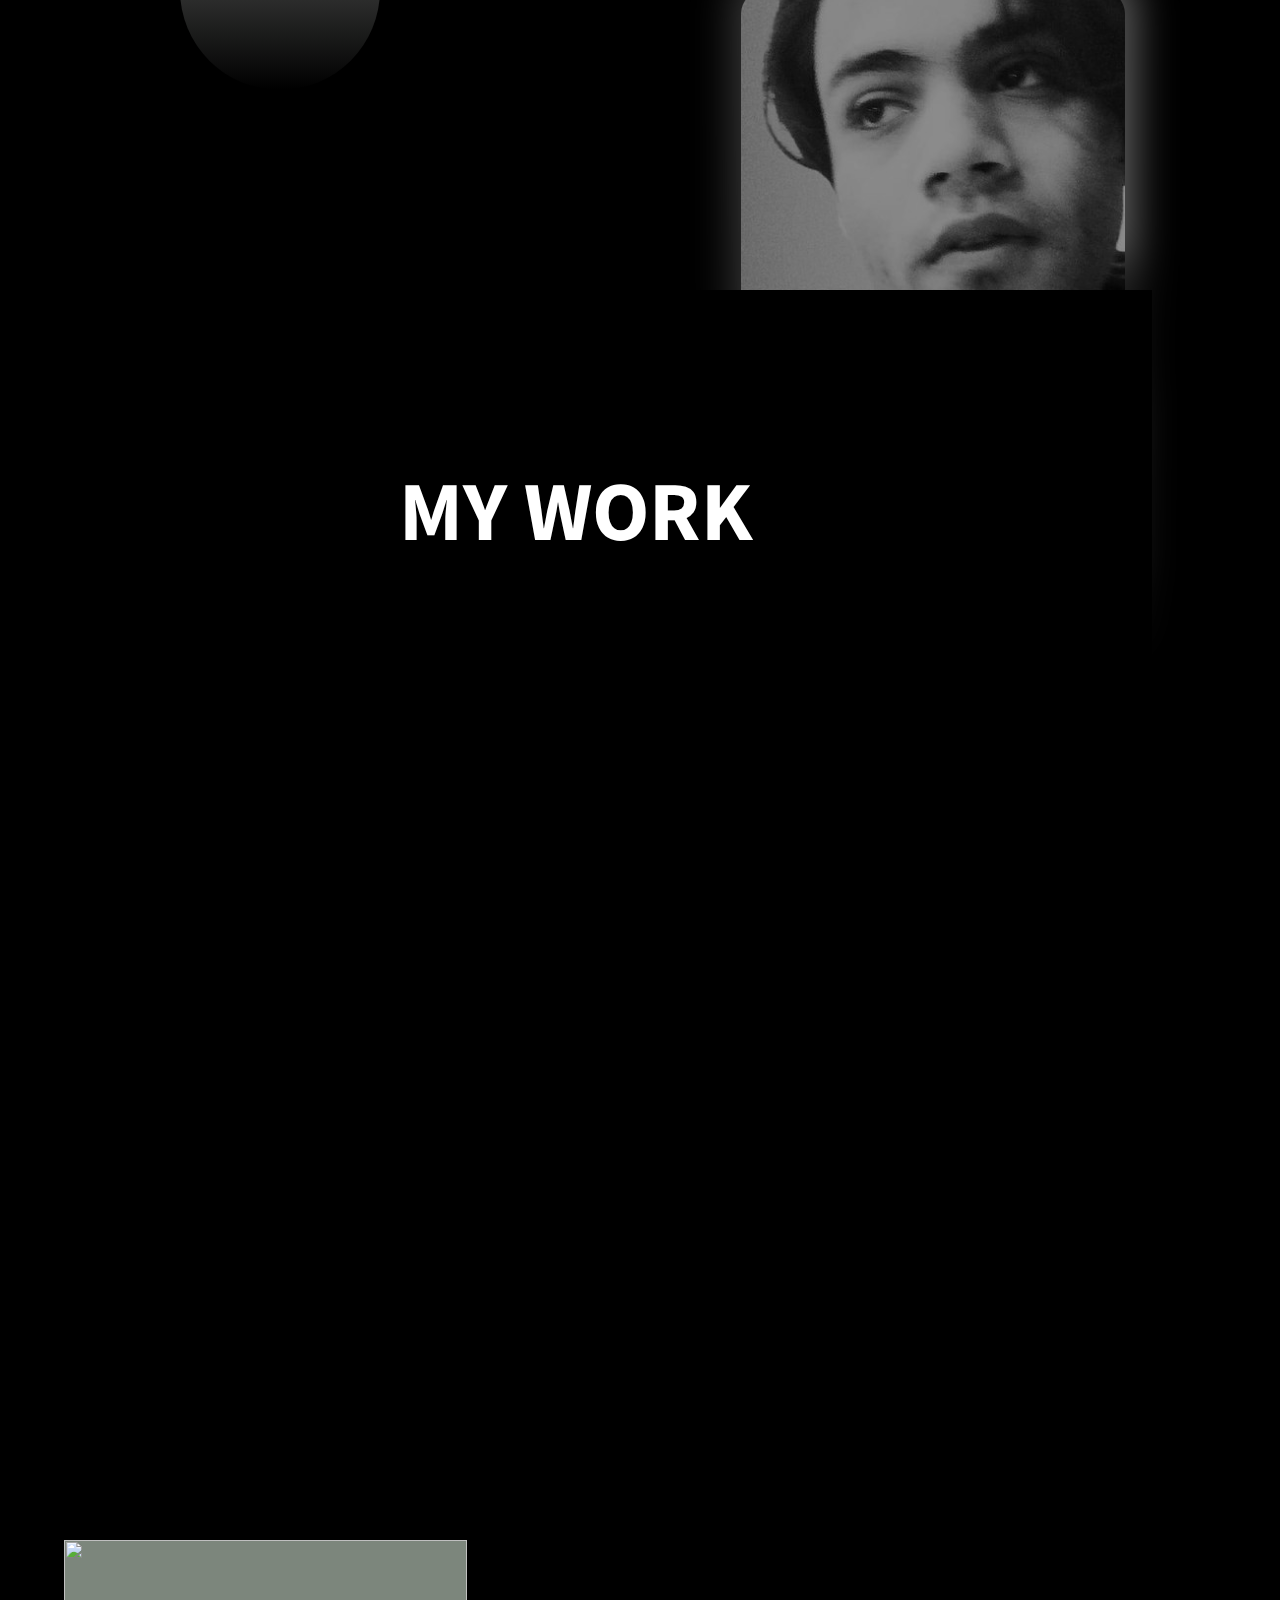
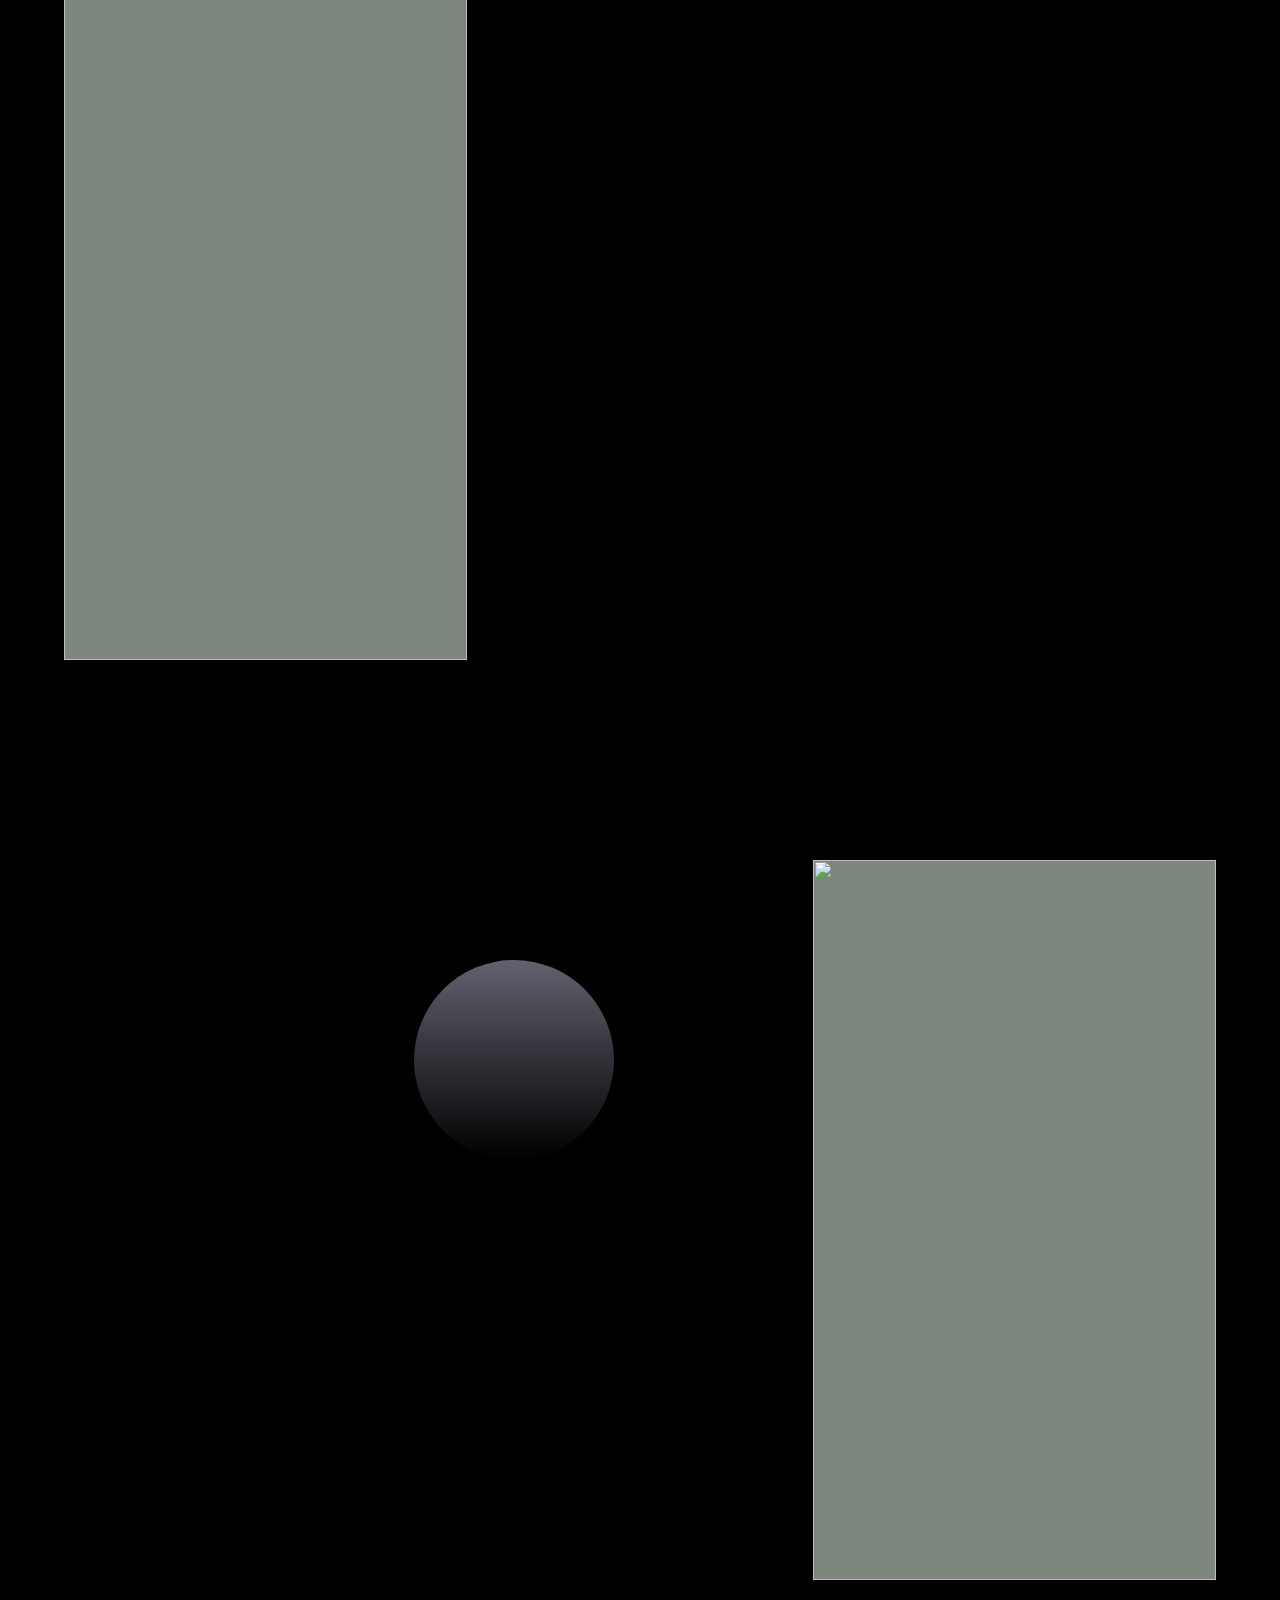
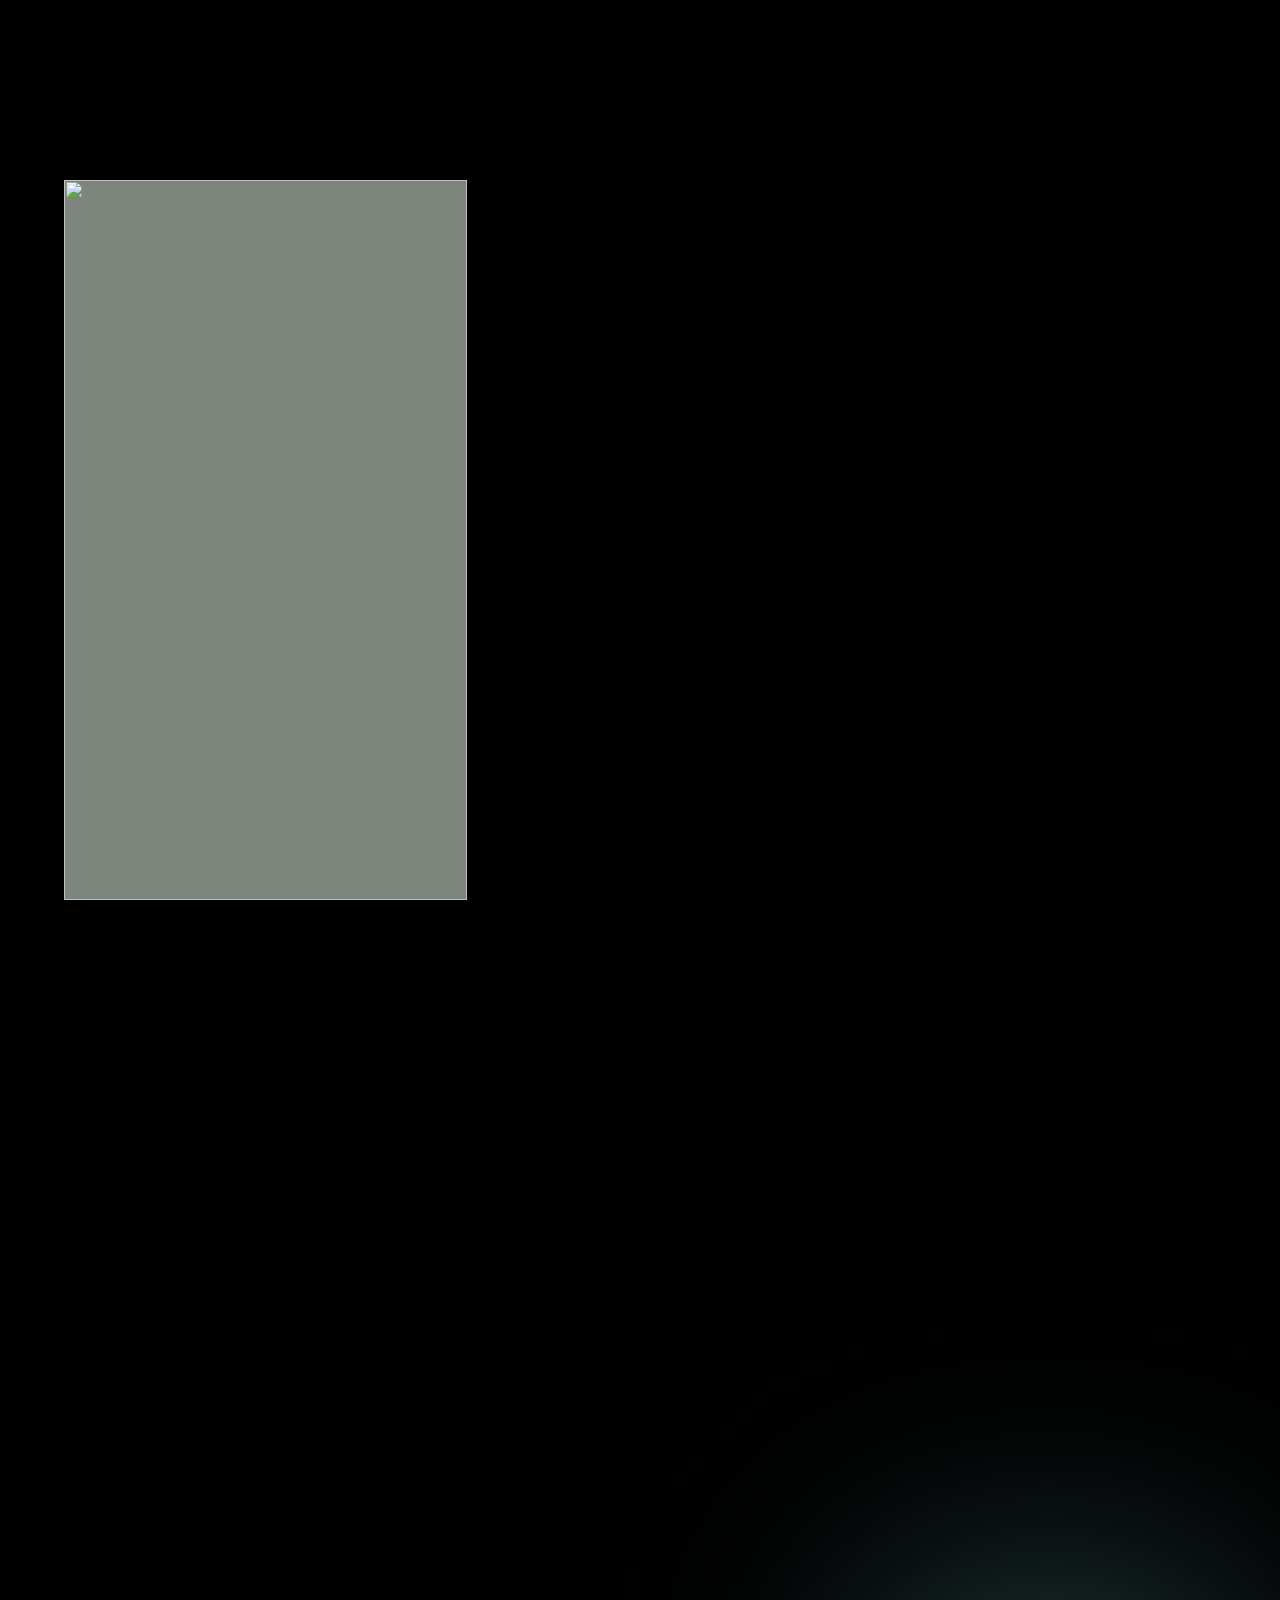
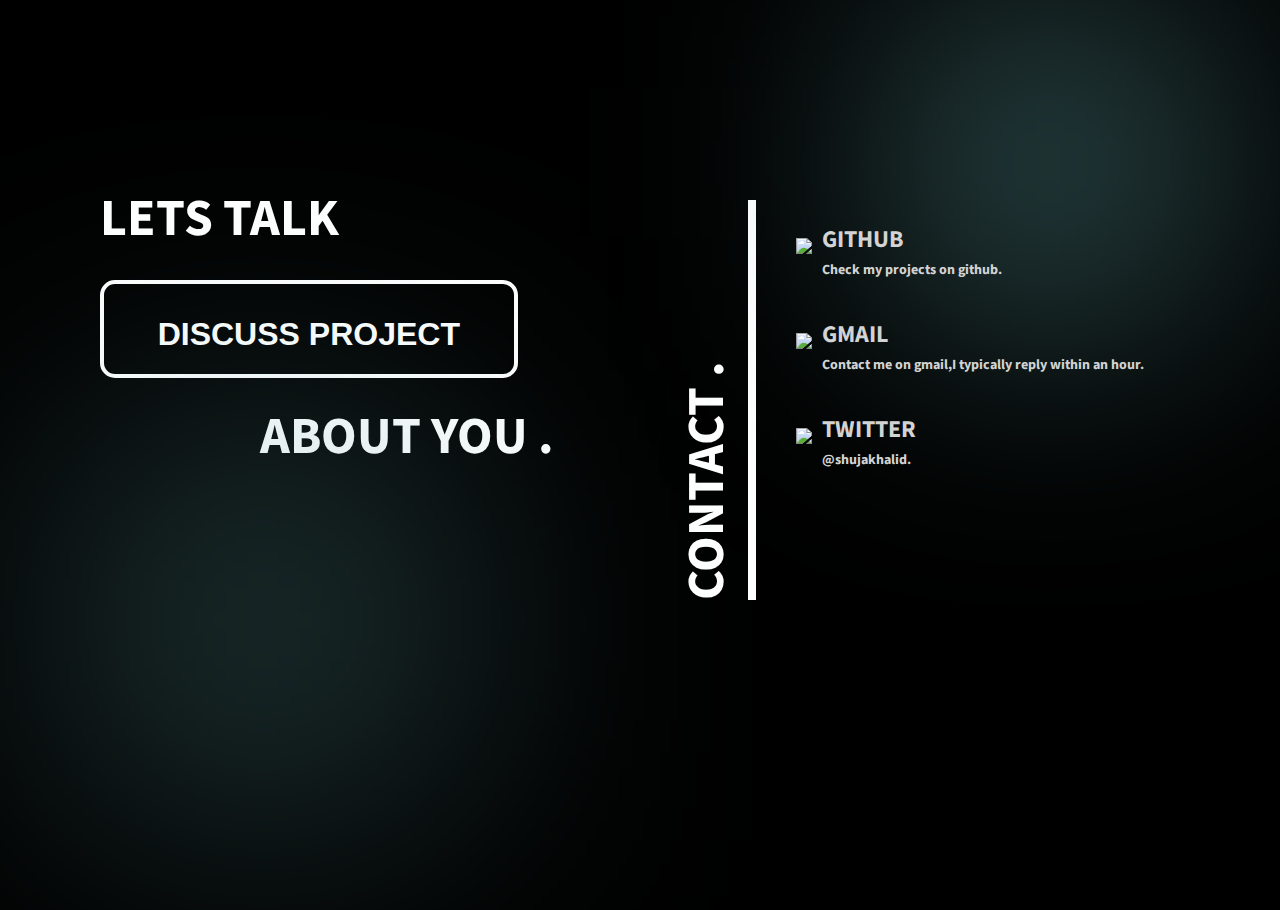
==== commit f94d78af: "ui changes" ====
--- a/index.html
+++ b/index.html
@@ -304,7 +304,9 @@
             <img src="shuja.jpg" style="position: absolute;width: 30%;height:70%;margin: 50px 0px 0px 100px;border-radius: 24px;object-fit: cover;filter: brightness(55%);"/>
         </div>
     </div>
-        
+    <div style="position: absolute;width:100%;height:100%;background-color: transparent;z-index: -1;">
+        <div class="ball" style="width:200px;height:200px;margin-top: 500px;margin-left:150px;background-color:#282A28;"></div>
+    </div>      
   </div>
   
   
@@ -323,8 +325,8 @@
     <div class="work-image-container"  style="float: left;">
         <img src="https://images.unsplash.com/photo-1604871000636-074fa5117945?ixlib=rb-4.0.3&ixid=MnwxMjA3fDB8MHxwaG90by1wYWdlfHx8fGVufDB8fHx8&auto=format&fit=crop&w=387&q=80"
         style="width: 100%;height: 100%;" />
-        
-    </div>
+    </div>
+    
 </div>
 
  <div style="position:relative;width:90%;height: 80vh;margin-right: auto; margin-left: auto;margin-top: 200px;">
@@ -419,15 +421,7 @@
                 </div>
             </div>
 
-            <div style="display: flex;padding-left:20px;margin-top: 35px;">
-                <div style="padding-right: 10px;">
-                    <img src="https://img.icons8.com/ios-filled/50/FFFFFF/instagram.png"/>
-                </div>
-                <div style="line-height: 30px;">
-                    <div style="font-size:24px;color:#d3d3d3">INSTAGRAM</div>
-                    <div style="font-size:14px;color:#d3d3d3">@shuja.khalid</div>
-                </div>
-            </div>
+            
         </div>
     </div>
 
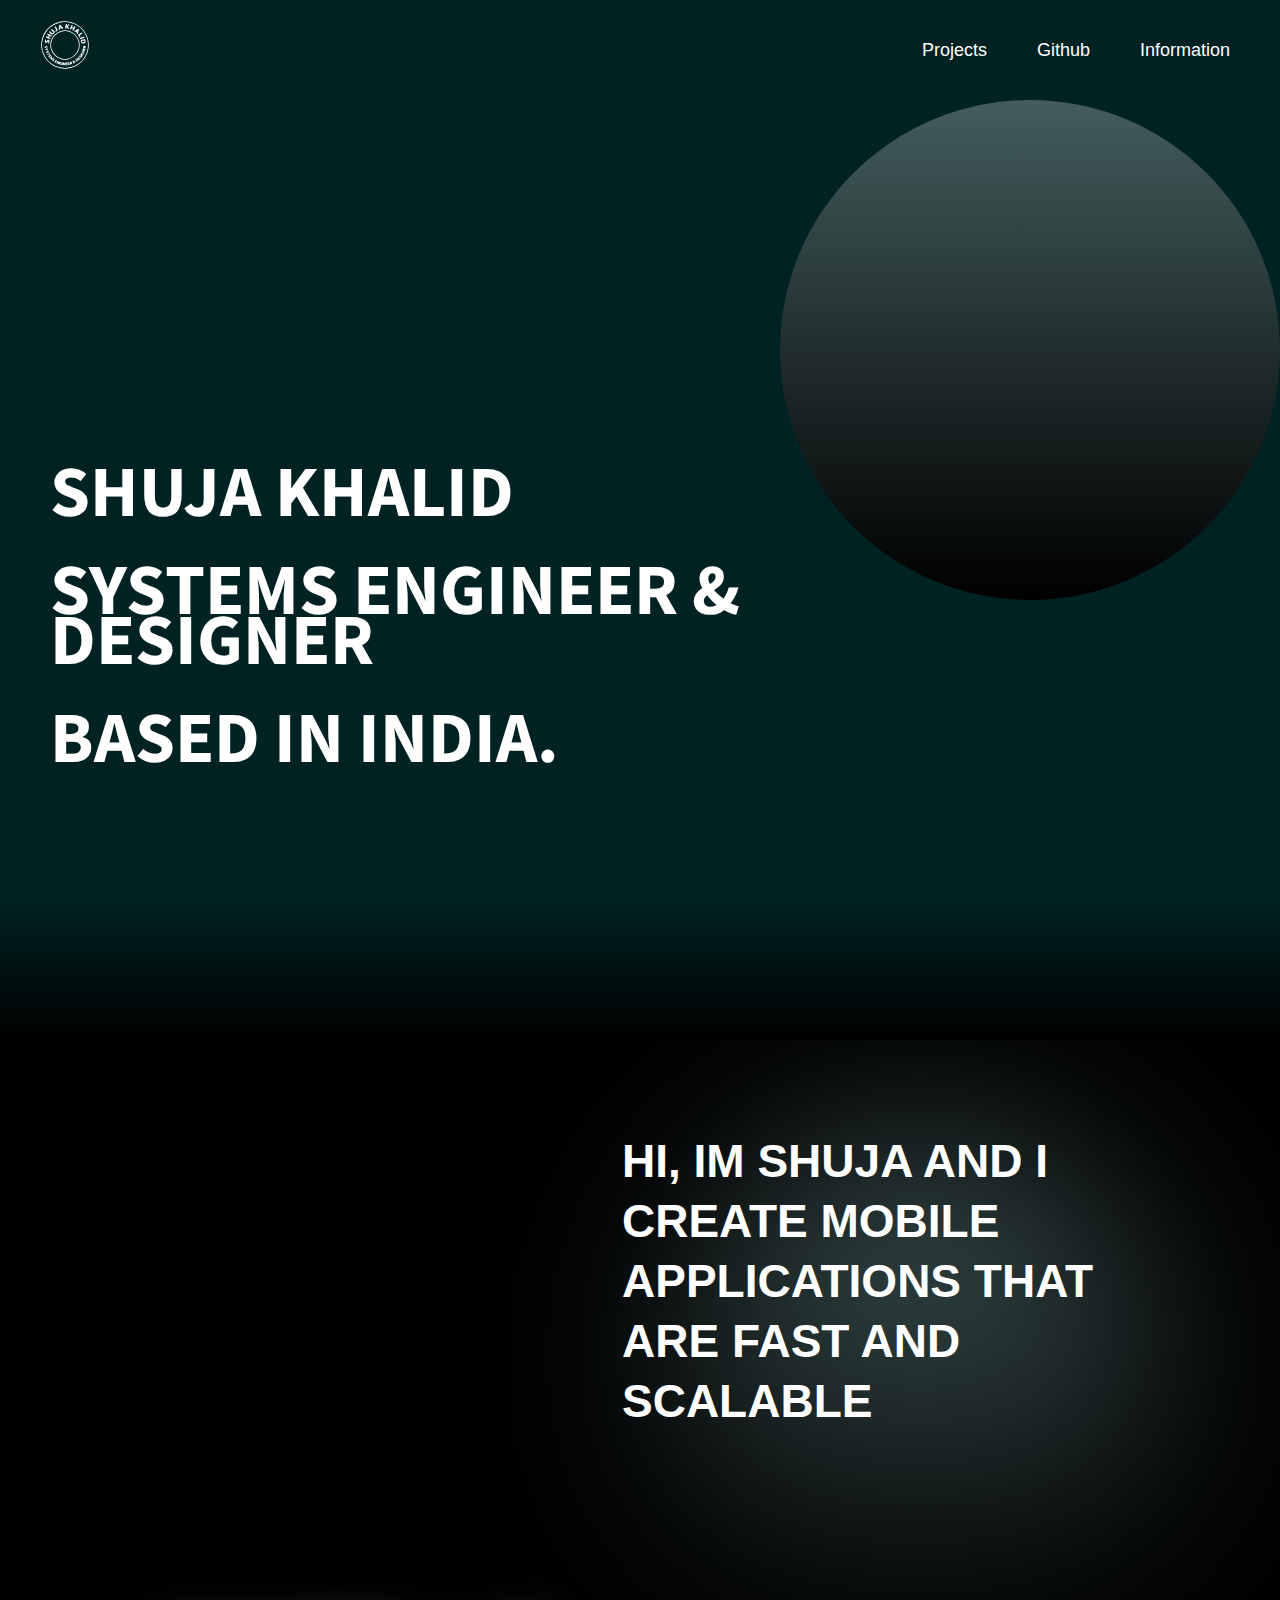
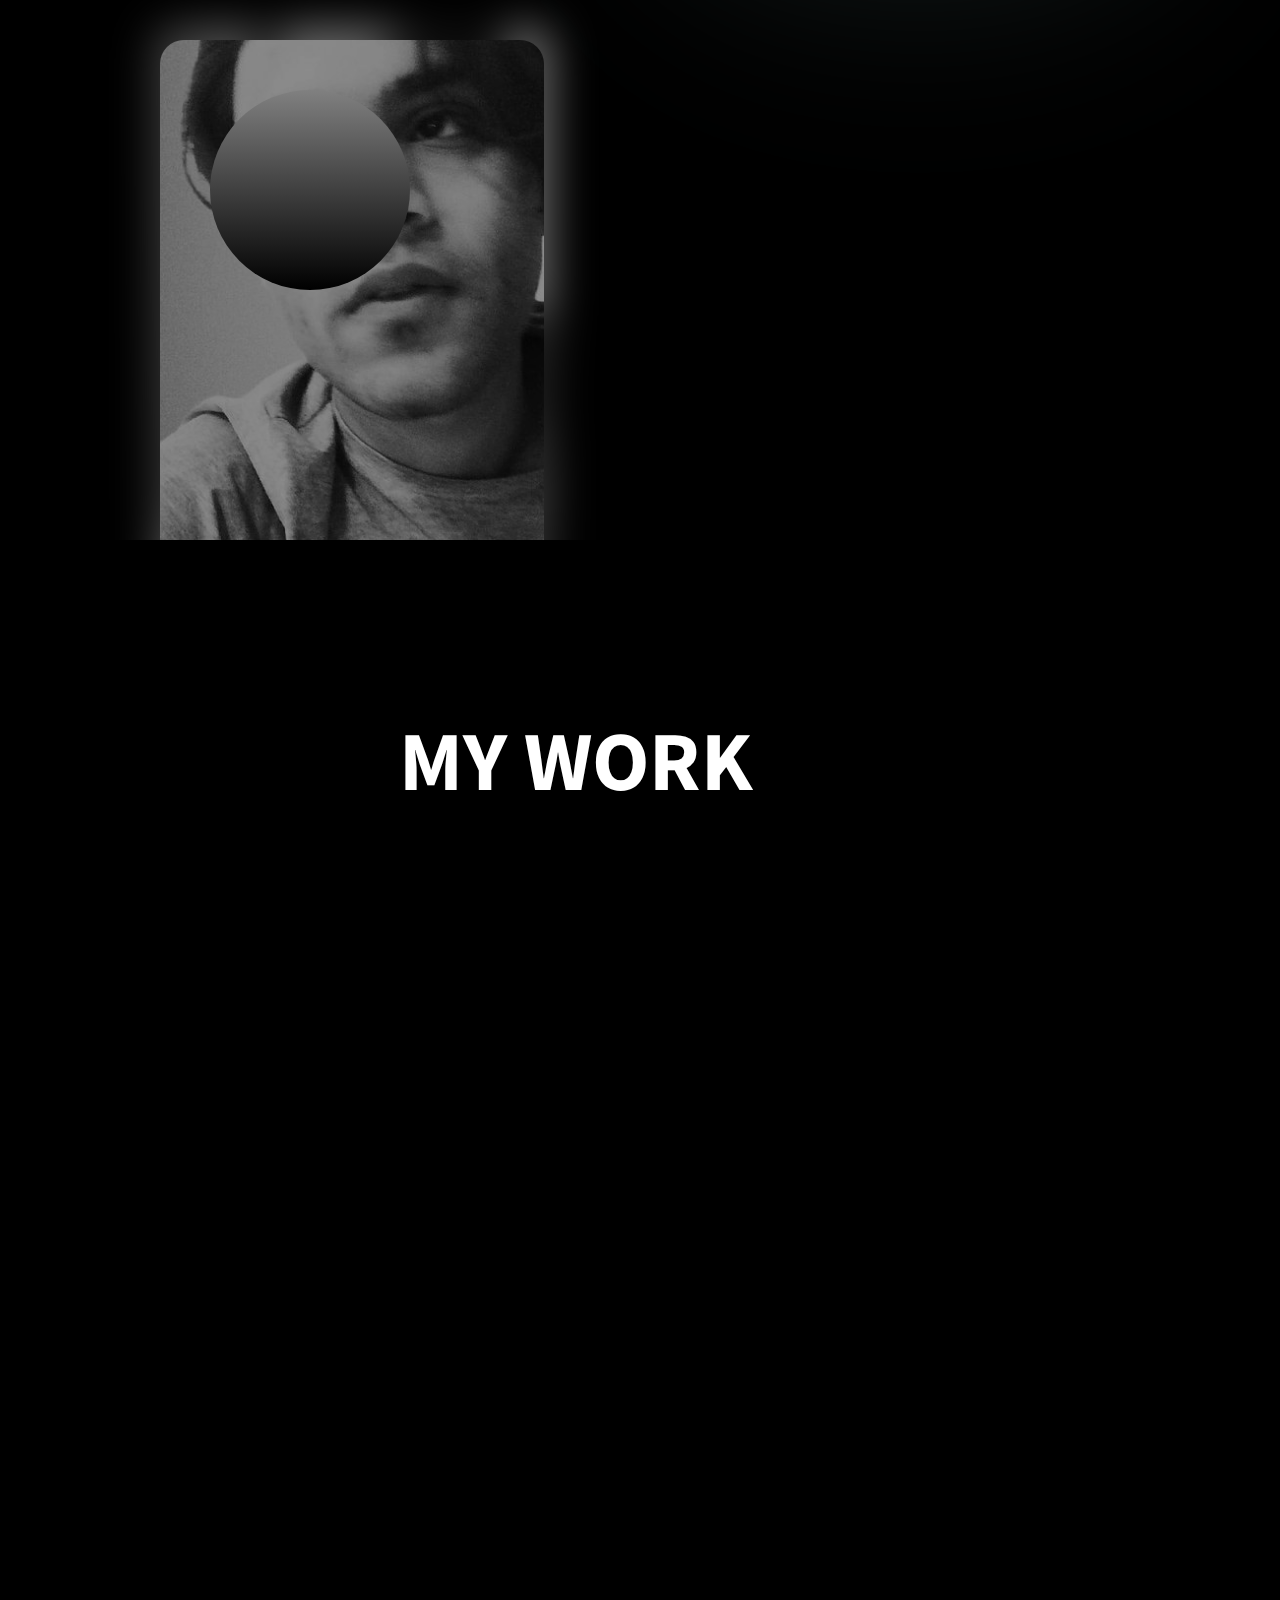
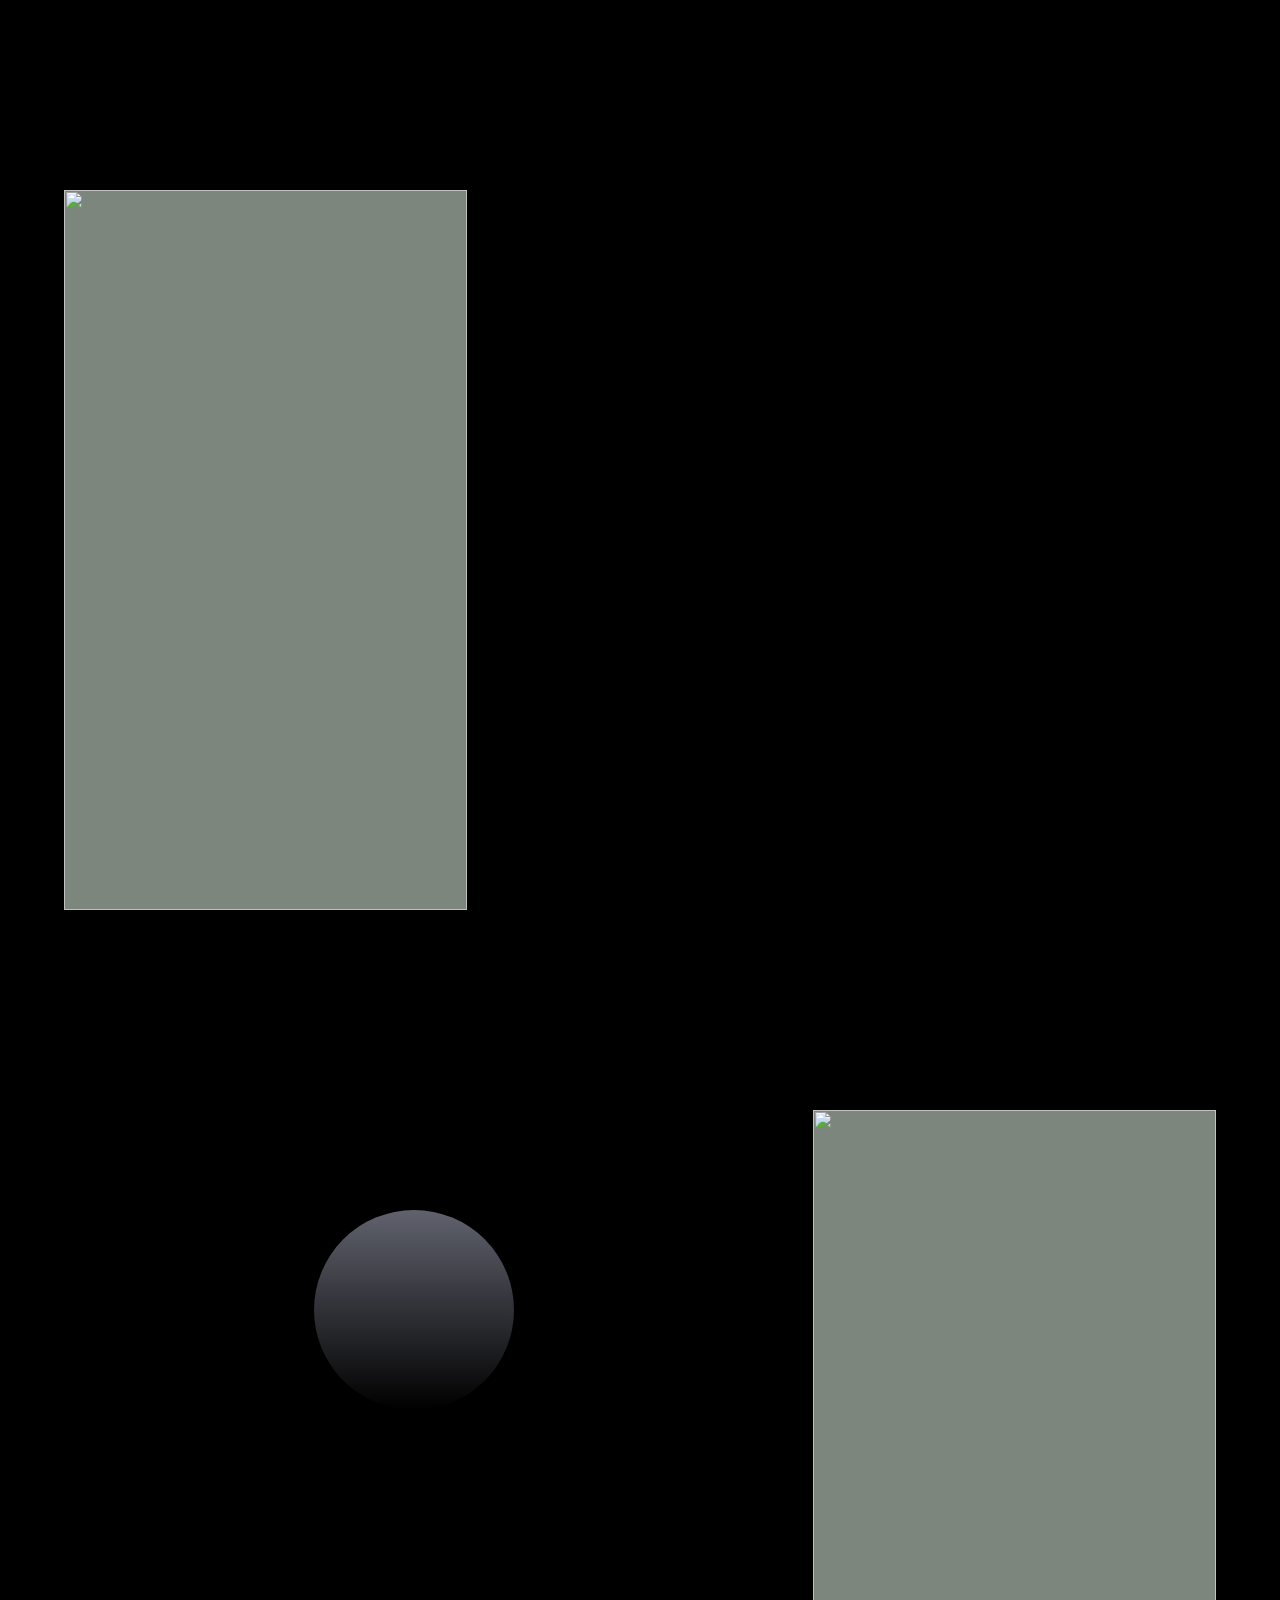
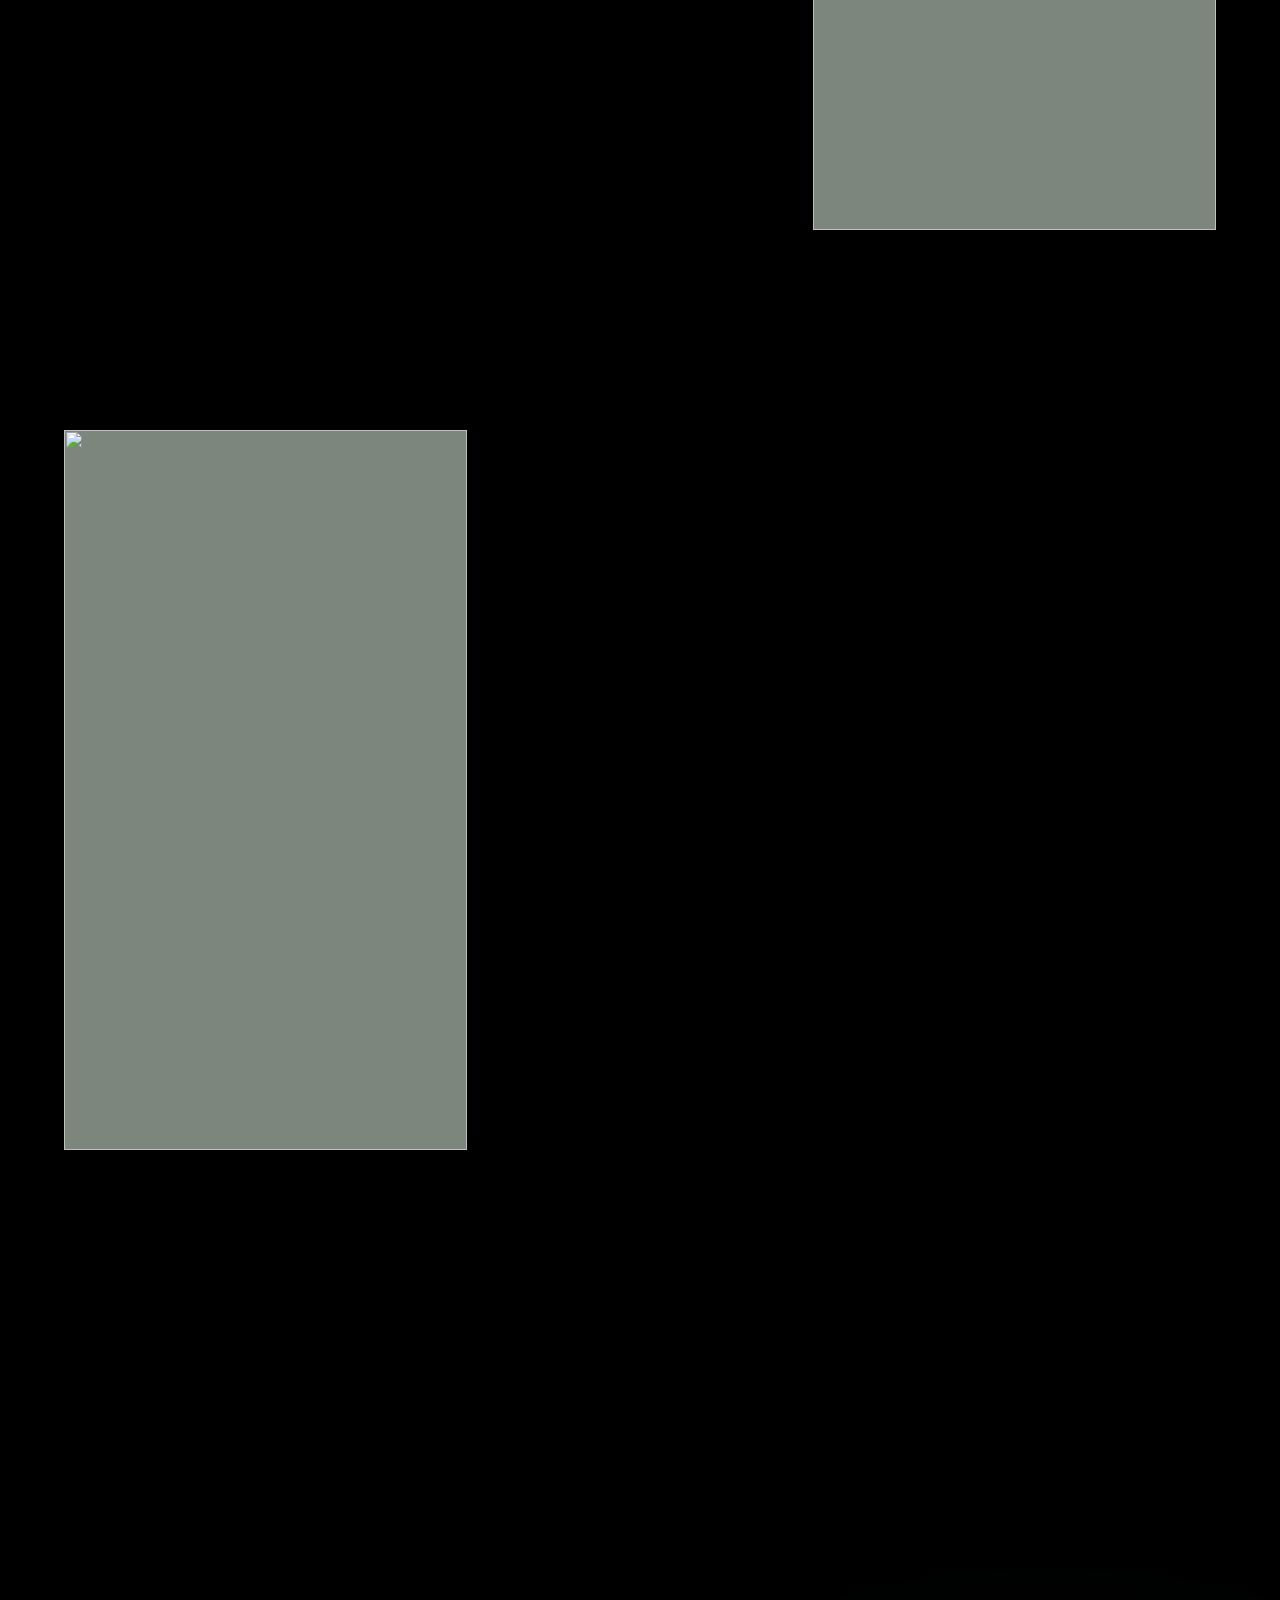
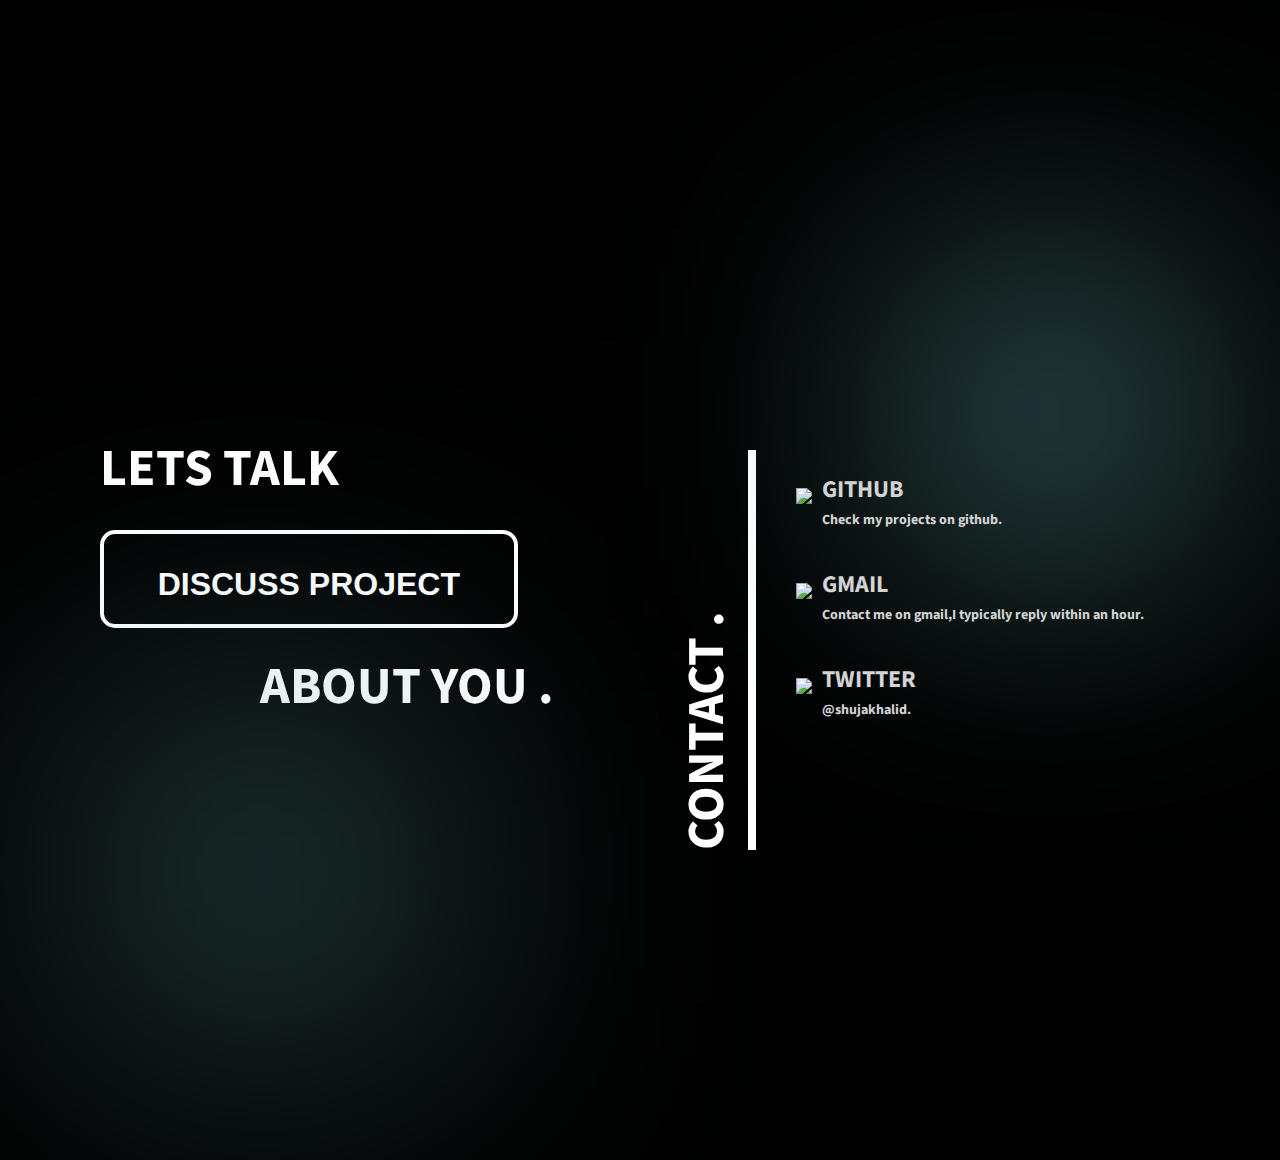
==== commit 287df382: "latest" ====
--- a/index.html
+++ b/index.html
@@ -56,6 +56,7 @@
     <style>
         body{
             background-color:rgb(0, 0, 0);
+            /* background-color:rgb(0, 34, 34); */
             margin: 0 !important;
             padding: 0 !important;
             overflow-x: hidden;
@@ -77,6 +78,7 @@
         .w-full{     width:'100%'; }
         .h-full{ height:100vh }
         .h-110{height: 110vh;}
+        .h-120{height: 120vh;}
         
         /* Padding */
         .pd-tp-10{padding-top:10px;}
@@ -294,19 +296,25 @@
       
       
   </div>
-  <div class="d-flex w-full h-full pd-lt-30 xs-hide">
-    <div id="mover-info" style="font-size:23px;line-height: 60px;float: left;width: 40vw;height:80%;margin:20px 0px 0px 50px;padding-top:40px;">
-        <h1>HI, IM SHUJA AND I CREATE MOBILE APPLICATIONS THAT ARE FAST AND SCALABLE</h1>
-    </div>
-    <div  style="float: right;width: 50vw;height:150%;margin:150px 0px 0px 50px;">
+  <div class="w-full" style="height:140px;background-image:linear-gradient(to bottom, rgb(0,34,34),#000);margin-top: -10vh;"></div>
+  <div class="d-flex w-full h-full  xs-hide" style="padding-left: 10px;margin-bottom: 200px;">
+    <div  style="float: right;width: 40vw;height:150%;margin:150px 0px 0px 50px;">
         <div id="mover" style="background-color: red;margin:400px 0px 10px 0px;">
             <img src="shuja.jpg" style="position: absolute;width: 30%;height:70%;margin: 50px 0px 0px 100px;border-radius: 24px;transform: scale(1.05);filter:blur(20px) brightness(40%);"/>
             <img src="shuja.jpg" style="position: absolute;width: 30%;height:70%;margin: 50px 0px 0px 100px;border-radius: 24px;object-fit: cover;filter: brightness(55%);"/>
         </div>
     </div>
-    <div style="position: absolute;width:100%;height:100%;background-color: transparent;z-index: -1;">
-        <div class="ball" style="width:200px;height:200px;margin-top: 500px;margin-left:150px;background-color:#282A28;"></div>
+    <div id="mover-info" style="font-size:23px;line-height: 60px;float: left;width: 40vw;height:80%;margin:20px 0px 0px 50px;padding-top:40px;">
+        <h1>HI, IM SHUJA AND I CREATE MOBILE APPLICATIONS THAT ARE FAST AND SCALABLE</h1>
+        
+    </div>
+    <div style="position: absolute;width:100%;height:100%;background-color: transparent;z-index:-1;">
+        <div class="ball" style="width:500px;height:500px;margin-top:100px;margin-left:auto;margin-right: 120px;filter: blur(100px);background-color:rgb(0, 34, 34);"></div>
     </div>      
+    <div style="position: absolute;width:100%;height:100%;background-color: transparent;z-index:+2;">
+        <div class="ball" style="width:200px;height:200px;margin-top: 650px;margin-left:200px;background-image:linear-gradient(to bottom,#808080,#000);"></div>
+    </div>      
+    
   </div>
   
   
@@ -335,7 +343,7 @@
         style="width: 100%;height: 100%;" />
     </div>
     <div style="position: absolute;width:100%;height:100%;background-color: transparent;z-index: -1;">
-        <div class="ball" style="width:200px;height:200px;margin-top: 100px;margin-left:350px;background-color:#282A3A;"></div>
+        <div class="ball" style="width:200px;height:200px;margin-top: 100px;margin-left:250px;background-color:#282A3A;"></div>
     </div>
  </div>
  <div style="position:relative;width:90%;height: 80vh;margin-right: auto; margin-left: auto;margin-top: 200px;">
